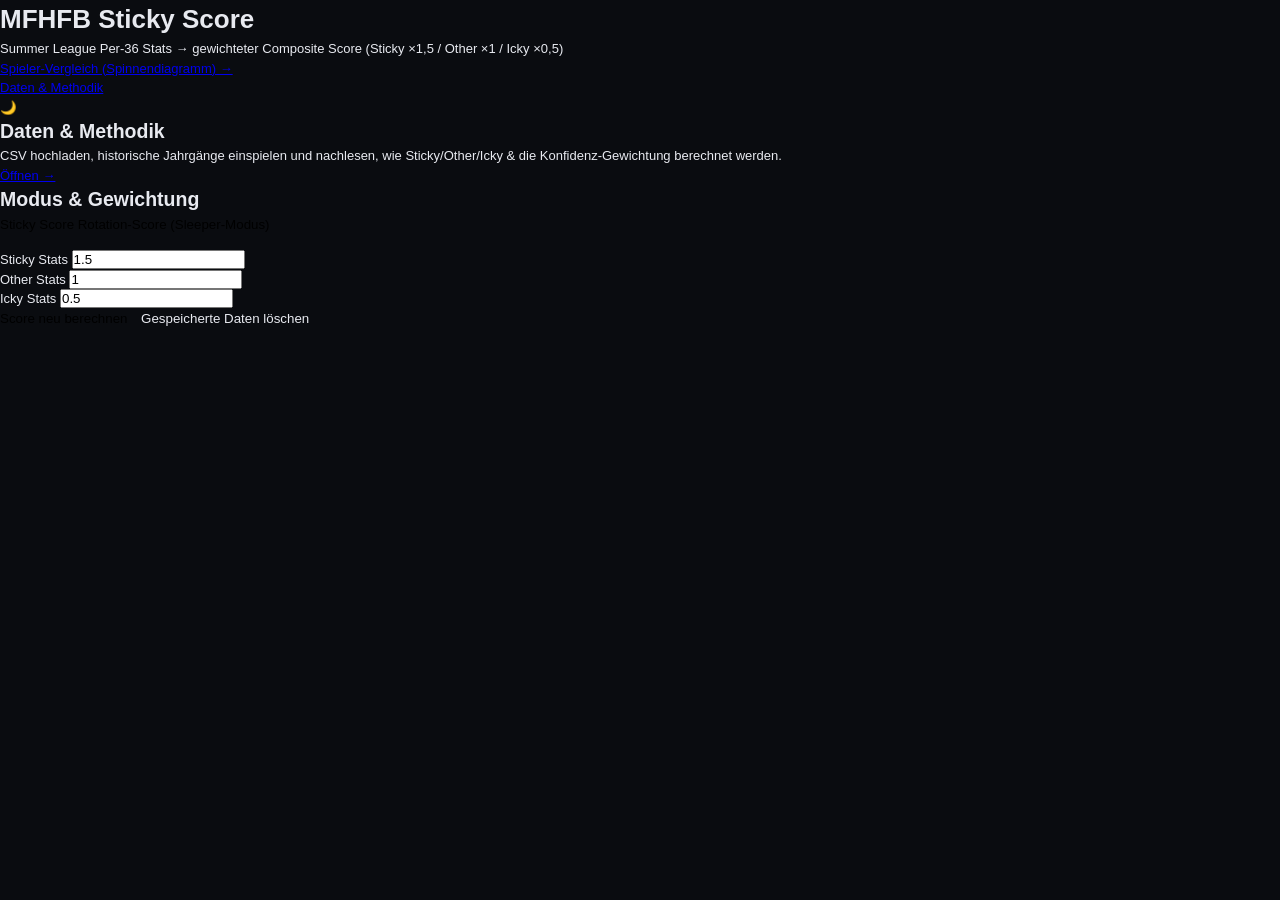
==== app.html @ 4d4f5eb8 "Rename index.html to app.html" ====
<!DOCTYPE html>
<html lang="de">
<head>
<meta charset="UTF-8">
<meta name="viewport" content="width=device-width, initial-scale=1.0">
<title>MFHFB Sticky Score</title>
<script>
(function(){
  try{
    var t = localStorage.getItem('mfhfb_theme');
    if(t === 'dark' || (!t && window.matchMedia('(prefers-color-scheme: dark)').matches)){
      document.documentElement.setAttribute('data-theme','dark');
    }
  }catch(e){}
})();
</script>
<link rel="stylesheet" href="css/style.css">
</head>
<body>

<header>
  <div class="header-row">
    <div>
      <h1>MFHFB Sticky Score</h1>
      <p>Summer League Per-36 Stats → gewichteter Composite Score (Sticky ×1,5 / Other ×1 / Icky ×0,5)</p>
    </div>
    <div class="header-actions">
      <nav><a href="player.html">Spieler-Vergleich (Spinnendiagramm) →</a></nav>
      <nav><a href="daten.html">Daten &amp; Methodik</a></nav>
      <button class="theme-toggle" id="themeToggle" aria-label="Dark Mode umschalten">🌙</button>
    </div>
  </div>
</header>

<main>

  <div class="card data-entry-card">
    <div class="txt">
      <h2>Daten &amp; Methodik</h2>
      <p>CSV hochladen, historische Jahrgänge einspielen und nachlesen, wie Sticky/Other/Icky &amp; die Konfidenz-Gewichtung berechnet werden.</p>
    </div>
    <a class="btn-link" href="daten.html">Öffnen →</a>
  </div>

  <div class="card">
    <h2>Modus &amp; Gewichtung</h2>
    <div class="weights" style="margin-bottom:16px;">
      <button id="modeStickyBtn" class="modeBtn modeActive">Sticky Score</button>
      <button id="modeRotationBtn" class="modeBtn">Rotation-Score (Sleeper-Modus)</button>
    </div>
    <div id="stickyModePanel">
      <div class="weights">
        <div class="weight-field">
          <label><span class="dot" style="background:var(--sticky)"></span>Sticky Stats</label>
          <input type="number" id="wSticky" value="1.5" step="0.1">
        </div>
        <div class="weight-field">
          <label><span class="dot" style="background:var(--other)"></span>Other Stats</label>
          <input type="number" id="wOther" value="1" step="0.1">
        </div>
        <div class="weight-field">
          <label><span class="dot" style="background:var(--icky)"></span>Icky Stats</label>
          <input type="number" id="wIcky" value="0.5" step="0.1">
        </div>
      </div>
    </div>
    <div id="rotationModePanel" style="display:none;">
      <p class="steps">
        Sucht nicht den vielseitigsten Spieler, sondern den mit <strong>einer klar tragfähigen NBA-Fähigkeit</strong> —
        das Muster hinter Spielern wie Fred VanVleet, Austin Reaves, T.J. McConnell oder Sam Hauser. Fließt ein:
        AST/TOV, STL/36 (höher gewichtet — historisch der stärkste Einzelprädiktor für NBA-Erfolg),
        FT% (nur bei ausreichend Volumen), 3P% (nur bei ausreichend Volumen), Effizienz bei geringem
        Scoring-Volumen. Ein Bonus, wenn genau <em>eine</em> dieser Kategorien stark heraussticht und der
        Rest unauffällig ist. Alter wird angezeigt, fließt aber bewusst <strong>nicht</strong> in den Score ein —
        Daten zu Second-Round-Picks zeigen, dass ältere Senioren sogar seltener in der Liga überleben als
        jüngere Spieler, "älter = fertiger" war zu pauschal.
      </p>
    </div>
    <button id="calcBtn">Score neu berechnen</button>
    <button id="resetBtn" class="btn-outline" style="margin-left:10px;color:var(--icky-strong);border-color:var(--icky-strong);">Gespeicherte Daten löschen</button>
    <div id="status"></div>
  </div>

  <div class="card" id="resultsCard" style="display:none;">
    <h2>Ranking</h2>
    <datalist id="tagOptions">
      <option value="My Guys">
      <option value="Targets">
    </datalist>
    <div class="weight-field" style="margin-bottom:14px;">
      <label>Vergleichsgruppe (Rang, Farben & Sortierung beziehen sich nur auf diese Auswahl)</label>
      <select id="positionFilter" style="padding:8px 10px;border:1px solid var(--border);border-radius:8px;font-size:14px;max-width:260px;">
        <option value="ALL">Gesamte Klasse</option>
        <option value="G">Nur Guards</option>
        <option value="W">Nur Wings</option>
        <option value="B">Nur Bigs</option>
      </select>
    </div>
    <div class="weight-field" style="margin-bottom:14px;">
      <label>Zeitraum (basiert auf der Markierung beim Hochladen, siehe "Daten & Methodik")</label>
      <select id="seasonFilter" style="padding:8px 10px;border:1px solid var(--border);border-radius:8px;font-size:14px;max-width:260px;">
        <option value="ALL">Alle geladenen Daten</option>
        <option value="2026">Nur 2026 Summer League</option>
      </select>
    </div>
    <div class="weight-field" style="margin-bottom:14px;">
      <label style="display:flex;align-items:center;gap:8px;cursor:pointer;">
        <input type="checkbox" id="fa26Filter">
        🆓 Nur Free Agents (FA26, NBA-Front-Office-Liga) anzeigen
      </label>
      <div class="hint" id="fa26Status" style="max-width:640px;"></div>
    </div>
    <div class="weight-field" style="margin-bottom:14px;">
      <button id="metaExportBtn" class="btn-outline" type="button">💾 Position/Alter als Datei sichern</button>
      <div class="hint" style="max-width:640px;">Sichert die Position/Alter-Eingaben aus der Tabelle unten als
      <code>player-meta-overrides.json</code>. Einmal im Repo committet (Datei bei GitHub im gleichnamigen Pfad
      unter <code>data/</code> hochladen/überschreiben), gehen diese Eingaben nie wieder verloren — auch nicht,
      wenn der komplette Browser-Speicher geleert wird. Für Spieler, die bereits in der Basketball-Reference-Historie
      auftauchen (~1.580 Spieler, z.B. Zwei-Wege-Vertrags-Spieler oder Veteranen in der Summer League), werden
      Position/Team/Alter jetzt automatisch aus <code>data/draft-context.json</code> vorbefüllt (Hover über das Feld
      zeigt "automatisch geschätzt" an) — nur echte Undrafted-Neuzugänge ohne Historie brauchen noch Handeintrag.
      Eine manuelle Eingabe oder eine gespeicherte <code>player-meta-overrides.json</code> hat immer Vorrang vor der
      Automatik. Details siehe "Daten & Methodik".</div>
    </div>
    <div class="legend" id="stickyLegend">
      <span><span class="dot" style="background:var(--sticky)"></span>Sticky-Substats gehen ×1,5 ein</span>
      <span><span class="dot" style="background:var(--other)"></span>Other ×1</span>
      <span><span class="dot" style="background:var(--icky)"></span>Icky ×0,5</span>
    </div>
    <div class="table-wrap">
      <table id="resultsTable">
        <thead><tr id="headRow"></tr></thead>
        <tbody id="bodyRows"></tbody>
      </table>
    </div>
    <button id="exportBtn" style="margin-top:14px;">Als CSV exportieren (aktuelle Ansicht)</button>
    <div class="hint">Spaltenkopf anklicken zum Sortieren. Farben: Rot = schwächster, Grün = stärkster Wert der Spalte — bezogen auf die aktuell gewählte Vergleichsgruppe. Spieler ohne Positionszuweisung fallen bei "Nur Guards/Wings/Bigs" automatisch raus — Position vorher in der Tabelle setzen. Spielername anklicken → Spinnendiagramm-Vergleich mit historischen Summer-League-Spielern.</div>
  </div>

</main>

<script src="js/theme.js"></script>
<script src="js/draft-lookup.js"></script>
<script src="js/stats.js"></script>
<script src="js/fa-match.js"></script>
<script src="js/app.js"></script>
</body>
</html>
---- css/style.css ----
:root {
  --bg:#0a0c10;--surface:#111318;--surface2:#1a1d24;--surface3:#20242e;
  --border:#252830;--border2:#2e3340;--text:#e8eaf0;--muted:#5a6070;--dim:#8a94a8;
  --green:#00c07a;--green-dim:rgba(0,192,122,0.12);--red:#ff4560;--red-dim:rgba(255,69,96,0.12);
  --orange:#f59e0b;--orange-dim:rgba(245,158,11,0.12);--yellow:#eab308;--blue:#3b82f6;--blue-dim:rgba(59,130,246,0.12);
  --purple:#a855f7;--purple-dim:rgba(168,85,247,0.12);
  --font-display:'Bebas Neue',sans-serif;--font-mono:'IBM Plex Mono',monospace;--font-body:'IBM Plex Sans',sans-serif;
  --team-c1:#006BB6;--team-c2:#ED174C;--bottom-nav-h:56px;--topnav-h:48px;
}
body.light{--bg:#eef0f4;--surface:#fff;--surface2:#f4f6fa;--surface3:#eaecf2;--border:#d8dce8;--border2:#c8cdd9;--text:#111318;--muted:#8a94a8;--dim:#4a5568;--green:#059669;--green-dim:rgba(5,150,105,.10);--red:#dc2626;--red-dim:rgba(220,38,38,.09);--orange:#d97706;--orange-dim:rgba(217,119,6,.10);--yellow:#b45309;--blue:#2563eb;--blue-dim:rgba(37,99,235,.10);--purple:#7c3aed;--purple-dim:rgba(124,58,237,.10)}
*{margin:0;padding:0;box-sizing:border-box}
html,body{height:100%}
body{font-family:var(--font-body);background:var(--bg);color:var(--text);font-size:13px;line-height:1.5;overflow:hidden}
button{cursor:pointer;font-family:var(--font-body);border:none;background:none;-webkit-tap-highlight-color:transparent}
input,select{font-family:var(--font-body)}
::-webkit-scrollbar{width:5px;height:5px}::-webkit-scrollbar-track{background:transparent}::-webkit-scrollbar-thumb{background:var(--border2);border-radius:3px}
#app{display:flex;flex-direction:column;height:100dvh;overflow:hidden}
#topnav{display:flex;align-items:center;gap:12px;padding:0 16px;height:var(--topnav-h);background:var(--surface);border-bottom:1px solid var(--border);flex-shrink:0;position:relative;z-index:200}
.logo{font-family:var(--font-display);font-size:22px;letter-spacing:2px;color:var(--team-c1);flex-shrink:0}
.logo span{color:var(--team-c2)}
.nav-sep{width:1px;height:24px;background:var(--border);margin:0 4px;flex-shrink:0}
.nav-section-tabs{display:flex;gap:2px;flex-shrink:0}
.nav-tab{padding:6px 14px;border-radius:6px;font-size:12px;font-weight:600;letter-spacing:.5px;color:var(--dim);transition:all .15s;background:transparent}
.nav-tab:hover{background:var(--surface2);color:var(--text)}
.nav-tab.active{background:var(--team-c1);color:#fff}
.nav-right{margin-left:auto;display:flex;align-items:center;gap:10px}
.nav-team-label{font-size:11px;color:var(--muted);font-family:var(--font-mono)}
.theme-btn{display:flex;align-items:center;gap:6px;padding:5px 10px;border-radius:6px;background:var(--surface2);border:1px solid var(--border);color:var(--dim);font-size:11px;font-family:var(--font-mono);transition:all .15s;cursor:pointer}
.theme-btn:hover{color:var(--text);border-color:var(--border2)}
.theme-dot{width:12px;height:12px;border-radius:50%;background:var(--muted);transition:background .2s}
body.light .theme-dot{background:var(--team-c1)}
#main-body{display:flex;flex:1;overflow:hidden;min-height:0}
#sidebar{width:220px;flex-shrink:0;background:var(--surface);border-right:1px solid var(--border);overflow-y:auto;padding:12px 0;transition:transform .25s cubic-bezier(.4,0,.2,1);z-index:160}
.sidebar-section-label{padding:4px 14px;font-size:10px;font-weight:700;letter-spacing:1.5px;color:var(--muted);text-transform:uppercase;margin-top:8px}
.sidebar-team-btn{display:flex;align-items:center;gap:8px;width:100%;padding:7px 14px;background:transparent;color:var(--dim);font-size:12px;text-align:left;transition:all .12s;border-left:3px solid transparent}
.sidebar-team-btn:hover{background:var(--surface2);color:var(--text)}
.sidebar-team-btn.active{background:var(--surface2);color:var(--text);border-left-color:var(--team-c1);font-weight:600}
.sidebar-team-btn.my-team{color:var(--text)}
.team-dot{width:8px;height:8px;border-radius:50%;flex-shrink:0}
.sidebar-team-btn .team-abbr{font-family:var(--font-mono);font-size:11px;color:var(--muted);margin-left:auto}
.sidebar-team-btn.active .team-abbr{color:var(--dim)}
#content{flex:1;overflow:hidden;display:flex;flex-direction:column;min-width:0}
.page{display:none;flex:1;overflow:hidden;flex-direction:column;min-height:0}
.page.active{display:flex}
.team-header{padding:14px 20px 10px;border-bottom:1px solid var(--border);display:flex;align-items:center;gap:16px;flex-shrink:0;background:var(--surface);flex-wrap:wrap}
.team-color-bar{width:4px;height:44px;border-radius:2px;flex-shrink:0}
.team-header-name{font-family:var(--font-display);font-size:26px;letter-spacing:1px;line-height:1}
.team-header-meta{font-size:11px;color:var(--dim);font-family:var(--font-mono);margin-top:3px}
.team-header-caps{display:flex;gap:8px;margin-left:auto;flex-wrap:wrap;align-items:center}
.cap-pill{padding:4px 10px;border-radius:20px;font-size:11px;font-family:var(--font-mono);font-weight:600;display:flex;align-items:center;gap:5px}
.cap-pill.over2{background:var(--red-dim);color:var(--red)}
.cap-pill.over1{background:var(--orange-dim);color:var(--orange)}
.cap-pill.overtax{background:rgba(234,179,8,.12);color:var(--yellow)}
.cap-pill.undercap{background:var(--green-dim);color:var(--green)}
.cap-pill .pill-label{opacity:.7;font-weight:400}
.direction-badge{padding:3px 10px;border-radius:12px;font-size:10px;font-weight:700;letter-spacing:.5px;white-space:nowrap}
.direction-badge.contend{background:var(--green-dim);color:var(--green);border:1px solid var(--green)}
.direction-badge.rebuild{background:var(--red-dim);color:var(--red);border:1px solid var(--red)}
.direction-badge.mixed{background:var(--orange-dim);color:var(--orange);border:1px solid var(--orange)}
.direction-badge.other{background:var(--surface2);color:var(--dim);border:1px solid var(--border)}
.roster-wrap{flex:1;overflow:auto}
.roster-toolbar{display:flex;align-items:center;gap:8px;padding:10px 20px;border-bottom:1px solid var(--border);background:var(--surface);flex-shrink:0;flex-wrap:wrap}
.filter-btn{padding:4px 10px;border-radius:5px;font-size:11px;font-weight:600;color:var(--muted);background:var(--surface2);border:1px solid var(--border);transition:all .12s;letter-spacing:.3px;white-space:nowrap}
.filter-btn:hover{color:var(--text);border-color:var(--border2)}
.filter-btn.active{background:var(--team-c1);color:#fff;border-color:transparent}
.search-box{padding:5px 10px;background:var(--surface2);border:1px solid var(--border);border-radius:5px;color:var(--text);font-size:12px;width:160px;outline:none;transition:border-color .15s}
.search-box:focus{border-color:var(--team-c1)}
body.light .search-box{background:var(--surface3)}
table.roster-table{width:100%;border-collapse:collapse;font-size:12px}
table.roster-table th{position:sticky;top:0;background:var(--surface2);padding:7px 10px;text-align:right;font-size:10px;font-weight:700;letter-spacing:.8px;color:var(--muted);text-transform:uppercase;border-bottom:1px solid var(--border);white-space:nowrap;cursor:pointer;user-select:none}
table.roster-table th:first-child,table.roster-table th:nth-child(2){text-align:left}
table.roster-table th:hover{color:var(--dim)}
table.roster-table th.sorted{color:var(--team-c1)}
table.roster-table td{padding:8px 10px;border-bottom:1px solid var(--border);text-align:right;vertical-align:middle;white-space:nowrap}
table.roster-table td:first-child,table.roster-table td:nth-child(2){text-align:left}
tr.player-row{cursor:pointer;transition:background .1s}
tr.player-row:hover{background:var(--surface2)}
tr.player-row.selected{background:rgba(0,107,182,.1)!important}
.player-name-cell{font-weight:600;font-size:12px;display:flex;align-items:center;gap:6px}
.my-team-star{color:var(--yellow);font-size:10px}
.pos-badge{font-size:9px;padding:2px 5px;border-radius:3px;background:var(--surface2);color:var(--dim);font-family:var(--font-mono);border:1px solid var(--border);white-space:nowrap;flex-shrink:0}
.bird-badge{font-size:9px;padding:2px 5px;border-radius:3px;font-family:var(--font-mono);white-space:nowrap;flex-shrink:0}
.bird-badge.full{background:var(--green-dim);color:var(--green)}
.bird-badge.early{background:var(--orange-dim);color:var(--orange)}
.bird-badge.non{background:var(--red-dim);color:var(--red)}
.opt-badge{font-size:9px;padding:2px 5px;border-radius:3px;font-family:var(--font-mono);white-space:nowrap;flex-shrink:0;font-weight:700}
.opt-badge.PO{background:rgba(234,179,8,.2);color:var(--yellow);border:1px solid var(--yellow)}
.opt-badge.TO{background:var(--blue-dim);color:var(--blue);border:1px solid var(--blue)}
.sal-cell{font-family:var(--font-mono);font-size:12px}
.sal-cell.jump{color:var(--orange)}
.sal-cell.null{color:var(--border2)}
.sal-cell.expiring{color:var(--yellow);font-weight:600}
.tradable-yes{color:var(--green);font-weight:700}
.tradable-no{color:var(--border2)}
.no-results{text-align:center;padding:40px;color:var(--muted)}
.fa-toolbar{display:flex;align-items:center;gap:8px;padding:10px 20px;border-bottom:1px solid var(--border);background:var(--surface);flex-shrink:0;flex-wrap:wrap}
.fa-search{padding:5px 10px;background:var(--surface2);border:1px solid var(--border);border-radius:5px;color:var(--text);font-size:12px;width:200px;outline:none}
.fa-search:focus{border-color:var(--team-c1)}
body.light .fa-search{background:var(--surface3)}
.fa-table-wrap{flex:1;overflow:auto}
table.fa-table{width:100%;border-collapse:collapse;font-size:12px}
table.fa-table th{position:sticky;top:0;background:var(--surface2);padding:7px 12px;text-align:left;font-size:10px;font-weight:700;letter-spacing:.8px;color:var(--muted);text-transform:uppercase;border-bottom:1px solid var(--border);cursor:pointer;user-select:none;white-space:nowrap}
table.fa-table th.right{text-align:right}
table.fa-table th:hover{color:var(--dim)}
table.fa-table th.sorted{color:var(--team-c1)}
table.fa-table td{padding:8px 12px;border-bottom:1px solid var(--border);vertical-align:middle}
table.fa-table td.right{text-align:right;font-family:var(--font-mono)}
tr.fa-row{cursor:pointer;transition:background .1s}
tr.fa-row:hover{background:var(--surface2)}
.fpg-bar-wrap{width:80px;display:inline-flex;align-items:center;gap:6px}
.fpg-bar-track{flex:1;height:4px;background:var(--border);border-radius:2px;overflow:hidden}
.fpg-bar-fill{height:100%;background:var(--team-c1);border-radius:2px;transition:width .3s}
.fpg-val{font-family:var(--font-mono);font-size:11px;color:var(--dim);width:36px}
.rec-badge{font-size:10px;padding:2px 8px;border-radius:10px;font-weight:700;white-space:nowrap}
.rec-badge.max{background:var(--green-dim);color:var(--green)}
.rec-badge.high{background:var(--blue-dim);color:var(--blue)}
.rec-badge.mid{background:var(--orange-dim);color:var(--orange)}
.rec-badge.min{background:var(--surface2);color:var(--muted)}
.fair-val{font-family:var(--font-mono);font-size:11px;color:var(--purple)}
.trade-page{flex:1;overflow:auto;padding:20px;display:flex;flex-direction:column;gap:16px}
.trade-header-row{display:flex;align-items:center;gap:12px;flex-wrap:wrap}
.trade-page-title{font-family:var(--font-display);font-size:28px;letter-spacing:1px}
.trade-reset-btn{padding:6px 14px;border-radius:6px;font-size:12px;font-weight:600;background:var(--red-dim);color:var(--red);border:1px solid var(--red);transition:all .15s;margin-left:auto}
.trade-reset-btn:hover{background:var(--red);color:#fff}
.trade-sides{display:grid;grid-template-columns:1fr 1fr;gap:16px}
.trade-side{background:var(--surface);border:1px solid var(--border);border-radius:10px;overflow:hidden}
.trade-side-header{padding:12px 16px;border-bottom:1px solid var(--border);display:flex;align-items:center;gap:10px;flex-wrap:wrap}
.trade-side-label{font-family:var(--font-display);font-size:18px;letter-spacing:.5px}
.trade-team-select{padding:5px 10px;background:var(--surface2);border:1px solid var(--border);border-radius:5px;color:var(--text);font-size:12px;outline:none;flex:1;max-width:200px}
body.light .trade-team-select{background:var(--surface3)}
.trade-side-body{padding:12px 16px;display:flex;flex-direction:column;gap:10px}
.trade-player-search{padding:6px 10px;background:var(--surface2);border:1px solid var(--border);border-radius:5px;color:var(--text);font-size:12px;outline:none;width:100%}
.trade-player-search:focus{border-color:var(--team-c1)}
body.light .trade-player-search{background:var(--surface3)}
.trade-player-dropdown{background:var(--surface);border:1px solid var(--border);border-radius:6px;overflow:hidden;max-height:180px;overflow-y:auto;position:absolute;z-index:50;width:100%;box-shadow:0 8px 24px rgba(0,0,0,.4)}
.trade-dropdown-item{padding:7px 10px;cursor:pointer;font-size:12px;display:flex;align-items:center;gap:8px;transition:background .1s}
.trade-dropdown-item:hover{background:var(--surface2)}
.trade-dropdown-item .item-sal{margin-left:auto;font-family:var(--font-mono);font-size:11px;color:var(--dim)}
.picker-wrap{position:relative}
.trade-players-list{display:flex;flex-direction:column;gap:6px;min-height:40px}
.trade-player-chip{display:flex;align-items:center;gap:8px;padding:8px 10px;border-radius:6px;background:var(--surface2);border:1px solid var(--border)}
.chip-name{font-weight:600;font-size:12px;flex:1;overflow:hidden;text-overflow:ellipsis;white-space:nowrap}
.chip-sal{font-family:var(--font-mono);font-size:11px;color:var(--dim);flex-shrink:0}
.chip-remove{color:var(--muted);font-size:14px;padding:0 4px;transition:color .12s;cursor:pointer;flex-shrink:0;min-width:28px;min-height:28px;display:flex;align-items:center;justify-content:center;border-radius:4px}
.chip-remove:hover{color:var(--red)}
.manual-add-row{display:flex;gap:6px;align-items:center;padding-top:8px;border-top:1px solid var(--border);flex-wrap:wrap}
.manual-input{padding:5px 8px;background:var(--surface2);border:1px solid var(--border);border-radius:5px;color:var(--text);font-size:12px;outline:none;flex:1;min-width:80px}
.manual-input:focus{border-color:var(--team-c1)}
body.light .manual-input{background:var(--surface3)}
.manual-add-btn{padding:5px 10px;border-radius:5px;font-size:11px;font-weight:700;background:var(--surface3);border:1px solid var(--border);color:var(--dim);transition:all .12s;white-space:nowrap;flex-shrink:0}
.manual-add-btn:hover{background:var(--team-c1);color:#fff;border-color:transparent}
.trade-totals{padding:10px 16px;border-top:1px solid var(--border);display:flex;align-items:center;gap:10px;background:var(--surface2);flex-wrap:wrap}
.trade-total-label{font-size:11px;color:var(--muted);font-family:var(--font-mono)}
.trade-total-val{font-size:16px;font-weight:700;font-family:var(--font-mono)}
.trade-verdict{background:var(--surface);border:1px solid var(--border);border-radius:10px;padding:16px 20px}
.verdict-title{font-family:var(--font-display);font-size:20px;letter-spacing:.5px;margin-bottom:12px}
.verdict-grid{display:grid;grid-template-columns:repeat(auto-fit,minmax(200px,1fr));gap:10px}
.verdict-item{padding:10px 14px;border-radius:8px;border:1px solid var(--border);background:var(--surface2)}
.verdict-item-label{font-size:10px;color:var(--muted);font-family:var(--font-mono);letter-spacing:.5px;margin-bottom:4px}
.verdict-item-val{font-size:13px;font-weight:600}
.verdict-item-val.ok{color:var(--green)}
.verdict-item-val.warn{color:var(--orange)}
.verdict-item-val.bad{color:var(--red)}
.verdict-big{grid-column:1/-1;padding:14px 18px;border-radius:8px;font-size:15px;font-weight:700;text-align:center;border:2px solid}
.verdict-big.legal{background:var(--green-dim);border-color:var(--green);color:var(--green)}
.verdict-big.illegal{background:var(--red-dim);border-color:var(--red);color:var(--red)}
.verdict-big.empty{background:var(--surface3);border-color:var(--border);color:var(--muted)}
.tpe-section{background:var(--surface);border:1px solid var(--border);border-radius:10px;padding:16px 20px}
.tpe-title{font-family:var(--font-display);font-size:18px;letter-spacing:.5px;margin-bottom:10px}
.tpe-card{padding:12px 16px;border-radius:8px;background:var(--purple-dim);border:1px solid var(--purple);margin-bottom:8px}
.tpe-card-name{font-weight:700;font-size:13px;color:var(--purple)}
.tpe-card-details{font-size:11px;color:var(--dim);margin-top:4px;font-family:var(--font-mono)}
.cba-ref{background:var(--surface);border:1px solid var(--border);border-radius:10px;padding:14px 20px}
.cba-ref-title{font-family:var(--font-display);font-size:16px;letter-spacing:.5px;margin-bottom:10px}
.cba-grid{display:grid;grid-template-columns:repeat(auto-fit,minmax(160px,1fr));gap:8px}
.cba-item{padding:8px 12px;border-radius:6px;background:var(--surface2);border:1px solid var(--border)}
.cba-item-label{font-size:10px;color:var(--muted);font-family:var(--font-mono);margin-bottom:2px}
.cba-item-val{font-size:13px;font-weight:600;font-family:var(--font-mono)}
#detail-panel{width:300px;flex-shrink:0;background:var(--surface);border-left:1px solid var(--border);overflow-y:auto;display:none}
#detail-panel.open{display:block}
.detail-close{position:absolute;right:12px;top:12px;color:var(--muted);font-size:18px;padding:4px;cursor:pointer;transition:color .12s;width:32px;height:32px;display:flex;align-items:center;justify-content:center;border-radius:50%;background:var(--surface2)}
.detail-close:hover{color:var(--text);background:var(--border)}
.detail-top{padding:16px;border-bottom:1px solid var(--border);position:relative}
.detail-name{font-family:var(--font-display);font-size:22px;letter-spacing:.5px;line-height:1.1;padding-right:40px}
.detail-team{font-size:11px;color:var(--dim);font-family:var(--font-mono);margin-top:4px}
.detail-badges{display:flex;gap:5px;margin-top:8px;flex-wrap:wrap}
.detail-section{padding:14px 16px;border-bottom:1px solid var(--border)}
.detail-section-label{font-size:10px;font-weight:700;letter-spacing:1px;color:var(--muted);text-transform:uppercase;margin-bottom:8px}
.sal-row{display:flex;justify-content:space-between;align-items:center;padding:4px 0}
.sal-row-year{font-size:11px;color:var(--dim)}
.sal-row-val{font-family:var(--font-mono);font-size:12px;font-weight:600}
.sal-row-val.jump{color:var(--orange)}
.sal-bar{height:3px;border-radius:1.5px;margin-top:2px;background:var(--team-c1);opacity:.5;transition:width .3s}
.detail-stat-grid{display:grid;grid-template-columns:1fr 1fr;gap:8px}
.detail-stat{padding:8px;border-radius:6px;background:var(--surface2);border:1px solid var(--border)}
.detail-stat-label{font-size:10px;color:var(--muted);margin-bottom:2px}
.detail-stat-val{font-size:13px;font-weight:700}
.detail-stat-val.green{color:var(--green)}
.detail-stat-val.red{color:var(--red)}
.detail-stat-val.orange{color:var(--orange)}
.detail-stat-val.purple{color:var(--purple)}
.add-to-trade-btn{width:calc(100% - 32px);margin:12px 16px;padding:8px;border-radius:6px;font-size:12px;font-weight:700;background:var(--team-c1);color:#fff;transition:opacity .15s;letter-spacing:.3px}
.add-to-trade-btn:hover{opacity:.85}
/* MAX OFFER CALCULATOR in detail panel */
.max-calc{padding:14px 16px;border-bottom:1px solid var(--border);background:var(--surface2)}
.max-calc-title{font-size:10px;font-weight:700;letter-spacing:1px;color:var(--muted);text-transform:uppercase;margin-bottom:8px}
.max-calc select,.max-calc input{width:100%;padding:5px 8px;background:var(--surface);border:1px solid var(--border);border-radius:5px;color:var(--text);font-size:12px;outline:none;margin-bottom:6px}
.max-calc select:focus,.max-calc input:focus{border-color:var(--team-c1)}
.max-result{background:var(--surface);border:1px solid var(--border);border-radius:6px;padding:10px 12px;margin-top:4px}
.max-result-row{display:flex;justify-content:space-between;align-items:center;padding:3px 0;font-size:11px}
.max-result-label{color:var(--muted);font-family:var(--font-mono)}
.max-result-val{font-weight:700;font-family:var(--font-mono)}
.cap-bar-section{padding:10px 16px;background:var(--surface2);border-bottom:1px solid var(--border);flex-shrink:0}
.cap-bar-track{height:8px;border-radius:4px;background:var(--border2);position:relative;overflow:visible;margin-top:4px}
.cap-bar-fill{height:100%;border-radius:4px;position:absolute;left:0;top:0;transition:width .4s}
.cap-marker{position:absolute;top:-4px;width:1px;height:16px;opacity:.6}
.cap-marker::after{content:attr(data-label);position:absolute;top:-14px;left:50%;transform:translateX(-50%);font-size:8px;color:var(--dim);white-space:nowrap;font-family:var(--font-mono)}
.cap-bar-labels{display:flex;justify-content:space-between;margin-top:6px;font-size:10px;color:var(--muted);font-family:var(--font-mono)}
/* TOOLS PAGE */
.tools-page{flex:1;overflow:auto;padding:0}
.tools-tabs{display:flex;gap:0;border-bottom:1px solid var(--border);background:var(--surface);flex-shrink:0}
.tool-tab{padding:10px 18px;font-size:12px;font-weight:600;color:var(--dim);border-bottom:2px solid transparent;transition:all .15s;white-space:nowrap}
.tool-tab:hover{color:var(--text)}
.tool-tab.active{color:var(--team-c1);border-bottom-color:var(--team-c1)}
.tool-panel{display:none;padding:20px;flex-direction:column;gap:16px;overflow:auto;flex:1}
.tool-panel.active{display:flex;flex-direction:column}
#tool-offseason{overflow-y:auto !important;flex-direction:column}
#tool-ownercap{overflow-y:auto !important;flex-direction:column}
.tool-card{background:var(--surface);border:1px solid var(--border);border-radius:10px;padding:16px 20px}
.tool-card-title{font-family:var(--font-display);font-size:18px;letter-spacing:.5px;margin-bottom:12px}
.form-row{display:flex;gap:10px;align-items:flex-end;flex-wrap:wrap;margin-bottom:10px}
.form-group{display:flex;flex-direction:column;gap:4px;flex:1;min-width:120px}
.form-label{font-size:10px;font-weight:700;letter-spacing:.8px;color:var(--muted);text-transform:uppercase}
.form-input,.form-select{padding:7px 10px;background:var(--surface2);border:1px solid var(--border);border-radius:6px;color:var(--text);font-size:12px;outline:none;width:100%}
.form-input:focus,.form-select:focus{border-color:var(--team-c1)}
body.light .form-input,body.light .form-select{background:var(--surface3)}
.action-btn{padding:8px 16px;border-radius:6px;font-size:12px;font-weight:700;background:var(--team-c1);color:#fff;transition:opacity .15s;white-space:nowrap;flex-shrink:0}
.action-btn:hover{opacity:.85}
.result-card{background:var(--surface2);border:1px solid var(--border);border-radius:8px;padding:12px 16px;margin-top:8px}
.result-card-title{font-size:12px;font-weight:700;margin-bottom:8px}
.result-row{display:flex;justify-content:space-between;padding:4px 0;border-bottom:1px solid var(--border);font-size:12px}
.result-row:last-child{border-bottom:none}
.result-label{color:var(--dim)}
.result-val{font-family:var(--font-mono);font-weight:700}
.result-val.good{color:var(--green)}
.result-val.warn{color:var(--orange)}
.result-val.bad{color:var(--red)}
.result-val.purple{color:var(--purple)}
/* Trade Finder results */
.trade-match-card{background:var(--surface2);border:1px solid var(--border);border-radius:8px;padding:12px 16px;margin-bottom:8px}
.trade-match-header{display:flex;justify-content:space-between;align-items:center;margin-bottom:8px}
.trade-match-team{font-weight:700;font-size:13px}
.trade-match-status{font-size:10px;font-weight:700;padding:2px 8px;border-radius:10px}
.trade-match-status.legal{background:var(--green-dim);color:var(--green)}
.trade-match-status.illegal{background:var(--red-dim);color:var(--red)}
.trade-match-players{display:flex;gap:8px;flex-wrap:wrap;font-size:11px}
.match-player{padding:3px 8px;border-radius:4px;background:var(--surface);border:1px solid var(--border);font-family:var(--font-mono)}
.match-salary-info{font-size:11px;color:var(--dim);margin-top:6px;font-family:var(--font-mono)}
/* Teams overview */
.teams-page{flex:1;overflow:auto;padding:0}
.teams-toolbar{display:flex;gap:8px;padding:10px 20px;border-bottom:1px solid var(--border);background:var(--surface);flex-shrink:0;flex-wrap:wrap;align-items:center}
table.teams-table{width:100%;border-collapse:collapse;font-size:12px}
table.teams-table th{position:sticky;top:0;background:var(--surface2);padding:8px 12px;text-align:left;font-size:10px;font-weight:700;letter-spacing:.8px;color:var(--muted);text-transform:uppercase;border-bottom:1px solid var(--border);cursor:pointer;user-select:none;white-space:nowrap}
table.teams-table th.right{text-align:right}
table.teams-table th:hover{color:var(--dim)}
table.teams-table th.sorted{color:var(--team-c1)}
table.teams-table td{padding:9px 12px;border-bottom:1px solid var(--border);vertical-align:middle}
table.teams-table td.right{text-align:right;font-family:var(--font-mono)}
tr.team-row{cursor:pointer;transition:background .1s}
tr.team-row:hover{background:var(--surface2)}
/* MOBILE */
#sidebar-overlay{display:none;position:fixed;inset:0;background:rgba(0,0,0,.6);z-index:155}
#sidebar-overlay.visible{display:block}
#mobile-bottom-nav{display:none;position:fixed;bottom:0;left:0;right:0;height:var(--bottom-nav-h);background:var(--surface);border-top:1px solid var(--border);z-index:190;padding-bottom:env(safe-area-inset-bottom,0)}
.mnav-inner{display:flex;height:100%}
.mnav-btn{flex:1;display:flex;flex-direction:column;align-items:center;justify-content:center;gap:2px;color:var(--muted);font-size:10px;font-weight:700;letter-spacing:.5px;text-transform:uppercase;font-family:var(--font-mono);background:none;border:none;cursor:pointer;transition:color .15s;-webkit-tap-highlight-color:transparent}
.mnav-btn .micon{font-size:20px;line-height:1}
.mnav-btn.active{color:var(--team-c1)}
.mnav-btn:active{opacity:.7}
#mobile-team-strip{display:none;align-items:center;gap:10px;padding:8px 14px;background:var(--surface);border-bottom:1px solid var(--border);flex-shrink:0}
.mobile-team-dot{width:10px;height:10px;border-radius:50%;background:var(--team-c1);flex-shrink:0}
.mobile-team-name{font-family:var(--font-display);font-size:18px;letter-spacing:1px;flex:1;overflow:hidden;text-overflow:ellipsis;white-space:nowrap}
.mobile-hamburger{padding:8px;border-radius:6px;background:var(--surface2);border:1px solid var(--border);color:var(--dim);font-size:18px;line-height:1;min-width:40px;min-height:40px;display:flex;align-items:center;justify-content:center;flex-shrink:0}
@media(max-width:768px){
  #mobile-bottom-nav{display:block}
  #mobile-team-strip{display:flex}
  .nav-section-tabs,.nav-sep,.nav-team-label{display:none}
  #topnav{height:44px;padding:0 12px}
  :root{--topnav-h:44px}
  #sidebar{position:fixed;left:0;top:var(--topnav-h);bottom:0;width:260px;transform:translateX(-100%);box-shadow:4px 0 32px rgba(0,0,0,.5);z-index:160;padding-top:0}
  #sidebar.open{transform:translateX(0)}
  #content{padding-bottom:var(--bottom-nav-h)}
  #detail-panel{position:fixed;top:var(--topnav-h);left:0;right:0;bottom:var(--bottom-nav-h);width:100%!important;z-index:150;border-left:none;border-top:2px solid var(--team-c1);box-shadow:0 -4px 24px rgba(0,0,0,.3)}
  .trade-sides{grid-template-columns:1fr}
  .trade-team-select{max-width:100%}
  .trade-page{padding:12px;gap:12px}
  .trade-side-body,.trade-side-header{padding:10px 12px}
  .verdict-grid{grid-template-columns:1fr 1fr}
  .verdict-big{font-size:13px;padding:12px}
  .roster-toolbar{padding:8px 12px;gap:6px}
  .search-box{width:100%;margin-left:0}
  .team-header{padding:10px 12px 8px;gap:8px}
  .team-header-name{font-size:20px}
  .team-header-meta{font-size:10px}
  .team-header-caps{margin-left:0;width:100%;gap:5px}
  .cap-pill{font-size:10px;padding:3px 8px}
  .team-color-bar{height:32px}
  table.roster-table th:nth-child(5),table.roster-table td:nth-child(5),
  table.roster-table th:nth-child(6),table.roster-table td:nth-child(6),
  table.roster-table th:nth-child(7),table.roster-table td:nth-child(7){display:none}
  tr.player-row td,tr.fa-row td{padding:11px 8px}
  table.roster-table{font-size:11px}
  table.roster-table th{font-size:9px;padding:7px 8px}
  table.roster-table td{padding:10px 8px}
  .fa-toolbar{padding:8px 12px;gap:6px}
  .fa-search{width:100%}
  .cap-bar-section{padding:8px 12px}
  .cap-bar-labels{font-size:9px}
  .cap-marker::after{font-size:7px}
  .manual-add-row{flex-wrap:wrap}
  .add-to-trade-btn{min-height:44px}
  .cba-grid{grid-template-columns:1fr 1fr}
  .tools-tabs{overflow-x:auto}
  .tool-panel{padding:12px;gap:12px}
}
@media(max-width:420px){
  table.roster-table th:nth-child(4),table.roster-table td:nth-child(4){display:none}
  .verdict-grid{grid-template-columns:1fr}
  .filter-btn{font-size:10px;padding:5px 8px}
}

/* SPARKLINE */
.sparkline-wrap{display:inline-flex;align-items:flex-end;gap:2px;height:18px;padding:1px 0}
.sparkline-bar{width:6px;border-radius:2px 2px 0 0;background:var(--team-c1);opacity:.55;transition:opacity .15s}
.sparkline-bar:hover{opacity:1}
.sparkline-bar.jump{background:var(--orange)}
.sparkline-bar.expiring{background:var(--yellow)}
/* OWNER CAP DASHBOARD */
.oc-table-wrap{flex:1;overflow:auto}
table.oc-table{width:100%;border-collapse:collapse;font-size:12px}
table.oc-table th{position:sticky;top:0;background:var(--surface2);padding:8px 12px;text-align:left;font-size:10px;font-weight:700;letter-spacing:.8px;color:var(--muted);text-transform:uppercase;border-bottom:1px solid var(--border);white-space:nowrap}
table.oc-table th.right{text-align:right}
table.oc-table td{padding:9px 12px;border-bottom:1px solid var(--border);vertical-align:middle}
table.oc-table td.right{text-align:right;font-family:var(--font-mono)}
tr.oc-row{transition:background .1s}
tr.oc-row:hover{background:var(--surface2)}
.oc-bar-wrap{display:flex;align-items:center;gap:8px}
.oc-bar-track{flex:1;height:5px;background:var(--border);border-radius:3px;overflow:hidden;min-width:80px}
.oc-bar-fill{height:100%;border-radius:3px}
.oc-pct{font-family:var(--font-mono);font-size:10px;width:32px;text-align:right}
.compat-badge{display:inline-flex;align-items:center;gap:4px;padding:2px 8px;border-radius:10px;font-size:10px;font-weight:700}
.compat-badge.great{background:var(--green-dim);color:var(--green)}
.compat-badge.cok{background:var(--blue-dim);color:var(--blue)}
.compat-badge.cwarn{background:var(--orange-dim);color:var(--orange)}
.compat-badge.bad{background:var(--red-dim);color:var(--red)}
.export-btn{padding:5px 10px;border-radius:5px;font-size:11px;font-weight:600;background:var(--surface2);border:1px solid var(--border);color:var(--dim);cursor:pointer;transition:all .15s;font-family:var(--font-mono)}
.export-btn:hover{background:var(--surface3);color:var(--text)}
.export-btn.copied{background:var(--green-dim);border-color:var(--green);color:var(--green)}
  
/* OFF SEASON PLANER */
.os-player-card{background:var(--surface);border:1px solid var(--border);border-radius:8px;overflow:hidden}
.os-player-header{display:flex;align-items:center;gap:10px;padding:10px 14px;background:var(--surface2);cursor:pointer;transition:background .1s}
.os-player-header:hover{background:var(--surface3)}
.os-player-name{font-weight:700;font-size:13px;flex:1}
.os-player-meta{font-size:11px;color:var(--dim);font-family:var(--font-mono)}
.os-player-body{padding:12px 14px;border-top:1px solid var(--border);display:flex;flex-direction:column;gap:10px}
.os-decision-row{display:flex;gap:8px;flex-wrap:wrap;align-items:center}
.os-decision-label{font-size:10px;font-weight:700;letter-spacing:.8px;color:var(--muted);text-transform:uppercase;min-width:70px}
.os-btn-group{display:flex;gap:4px;flex-wrap:wrap}
.os-btn{padding:4px 10px;border-radius:5px;font-size:11px;font-weight:600;border:1px solid var(--border);background:var(--surface2);color:var(--dim);cursor:pointer;transition:all .12s;white-space:nowrap}
.os-btn:hover{border-color:var(--border2);color:var(--text)}
.os-btn.active-keep{background:var(--green-dim);border-color:var(--green);color:var(--green)}
.os-btn.active-cut{background:var(--red-dim);border-color:var(--red);color:var(--red)}
.os-btn.active-trade{background:var(--orange-dim);border-color:var(--orange);color:var(--orange)}
.os-btn.active-method{background:var(--blue-dim);border-color:var(--blue);color:var(--blue)}
.os-salary-input{padding:4px 8px;background:var(--surface2);border:1px solid var(--border);border-radius:5px;color:var(--text);font-size:12px;outline:none;width:120px;font-family:var(--font-mono)}
.os-salary-input:focus{border-color:var(--team-c1)}
.os-summary-grid{display:grid;grid-template-columns:repeat(auto-fit,minmax(160px,1fr));gap:8px;padding:14px 16px}
.os-summary-item{padding:8px 12px;border-radius:6px;background:var(--surface2);border:1px solid var(--border)}
.os-summary-label{font-size:10px;color:var(--muted);font-family:var(--font-mono);margin-bottom:3px}
.os-summary-val{font-size:14px;font-weight:700;font-family:var(--font-mono)}
.os-restrictions{padding:12px 16px;background:var(--red-dim);border-top:1px solid var(--red);font-size:11px;color:var(--red)}
.os-restriction-item{padding:3px 0;display:flex;gap:6px;align-items:baseline}
.os-ok{padding:12px 16px;background:var(--green-dim);border-top:1px solid var(--green);font-size:11px;color:var(--green)}


/* ══ FA OFFER SHEET BUILDER ══════════════════════ */
.fab-pill{font-family:var(--font-mono);font-size:10px;padding:2px 9px;border-radius:12px;border:1px solid var(--border);color:var(--dim);font-weight:400}
.fab-pill.over{border-color:var(--red);color:var(--red);background:var(--red-dim)}
.fab-pill.ok{border-color:var(--green);color:var(--green);background:var(--green-dim)}
.fab-target-row{border:1px solid var(--border);border-radius:8px;padding:12px 14px;margin-bottom:10px;background:var(--surface2)}
.fab-target-top{display:flex;align-items:center;gap:8px;margin-bottom:10px;flex-wrap:wrap}
.fab-rank{font-family:var(--font-mono);font-size:11px;font-weight:700;color:var(--muted);width:18px;text-align:center;flex-shrink:0}
.fab-reorder{display:flex;flex-direction:column;gap:1px}
.fab-reorder button{width:16px;height:14px;font-size:9px;line-height:1;border:none;background:var(--border);color:var(--dim);cursor:pointer;border-radius:2px}
.fab-reorder button:hover{background:var(--team-c1);color:#fff}
.fab-name-wrap{position:relative;flex:1;min-width:160px}
.fab-ac-list{position:absolute;top:100%;left:0;right:0;background:var(--surface);border:1px solid var(--border);border-radius:6px;max-height:220px;overflow-y:auto;z-index:50;margin-top:2px;box-shadow:0 8px 24px rgba(0,0,0,.35)}
.fab-ac-item{padding:7px 10px;font-size:12px;cursor:pointer;display:flex;justify-content:space-between;gap:8px}
.fab-ac-item:hover{background:var(--team-c1);color:#fff}
.fab-ac-item .fab-ac-name{font-weight:600}
.fab-ac-item .fab-ac-meta{color:var(--muted);font-family:var(--font-mono);font-size:10px;white-space:nowrap}
.fab-ac-item:hover .fab-ac-meta{color:rgba(255,255,255,.8)}
.fab-tier{font-size:9px;font-weight:700;padding:2px 8px;border-radius:10px;white-space:nowrap;font-family:var(--font-mono)}
.fab-tier-star{background:var(--purple-dim);color:var(--purple)}
.fab-tier-mle{background:var(--green-dim);color:var(--green)}
.fab-tier-bae{background:var(--blue-dim);color:var(--blue)}
.fab-tier-vetmin{background:var(--orange-dim);color:var(--orange)}
.fab-tier-tway,.fab-tier-unknown{background:var(--surface);color:var(--muted);border:1px solid var(--border)}
.fab-mpe-toggle{display:flex;align-items:center;gap:5px;font-size:10px;color:var(--muted);cursor:pointer;white-space:nowrap}
.fab-mpe-toggle input{accent-color:var(--team-c1)}
.fab-del{background:var(--red-dim);color:var(--red);border:1px solid transparent;border-radius:5px;width:22px;height:22px;font-size:12px;cursor:pointer;flex-shrink:0}
.fab-del:hover{background:var(--red);color:#fff}
.fab-field-grid{display:grid;grid-template-columns:repeat(auto-fit,minmax(130px,1fr));gap:8px;margin-top:8px}
.fab-mini-field{display:flex;flex-direction:column;gap:3px}
.fab-mini-field label{font-size:9px;font-weight:700;letter-spacing:.6px;color:var(--muted);text-transform:uppercase}
.fab-mini-field input,.fab-mini-field select,.fab-mini-field textarea{padding:6px 8px;background:var(--surface);border:1px solid var(--border);border-radius:5px;color:var(--text);font-size:11.5px;font-family:var(--font-body);width:100%;resize:vertical}
.fab-mini-field.fab-check{justify-content:flex-end}
.fab-mini-field.fab-check label{display:flex;align-items:center;gap:5px;font-size:11px;text-transform:none;font-weight:600;color:var(--dim);cursor:pointer}
.fab-mini-field.fab-check input{width:auto;accent-color:var(--team-c1)}
.fab-group-row{display:flex;gap:8px;align-items:center;margin-bottom:8px}
.fab-group-row input:first-child{max-width:220px}
.fab-preview{font-family:var(--font-mono);font-size:11px;color:var(--dim);margin-top:10px;padding:7px 9px;background:var(--bg);border-radius:5px;line-height:1.5}
.fab-tway-row{display:flex;align-items:center;gap:8px;margin-bottom:6px}
.fab-empty{font-size:12px;color:var(--muted);text-align:center;padding:18px;border:1px dashed var(--border);border-radius:8px}
.fab-export{font-family:var(--font-mono);font-size:11.5px;white-space:pre-wrap;background:var(--bg);border:1px solid var(--border);border-radius:8px;padding:14px;max-height:420px;overflow-y:auto;line-height:1.6}
.fab-copied{font-size:11px;color:var(--green);font-family:var(--font-mono)}

/* ══ FA SUMMER LEAGUE 2026 BADGE ══════════════════ */
.fasl-badge{display:inline-block;font-size:9px;font-family:var(--font-mono);padding:1px 6px;border-radius:9px;background:var(--orange-dim);color:var(--orange);font-weight:700;margin-left:4px;vertical-align:middle;cursor:help}
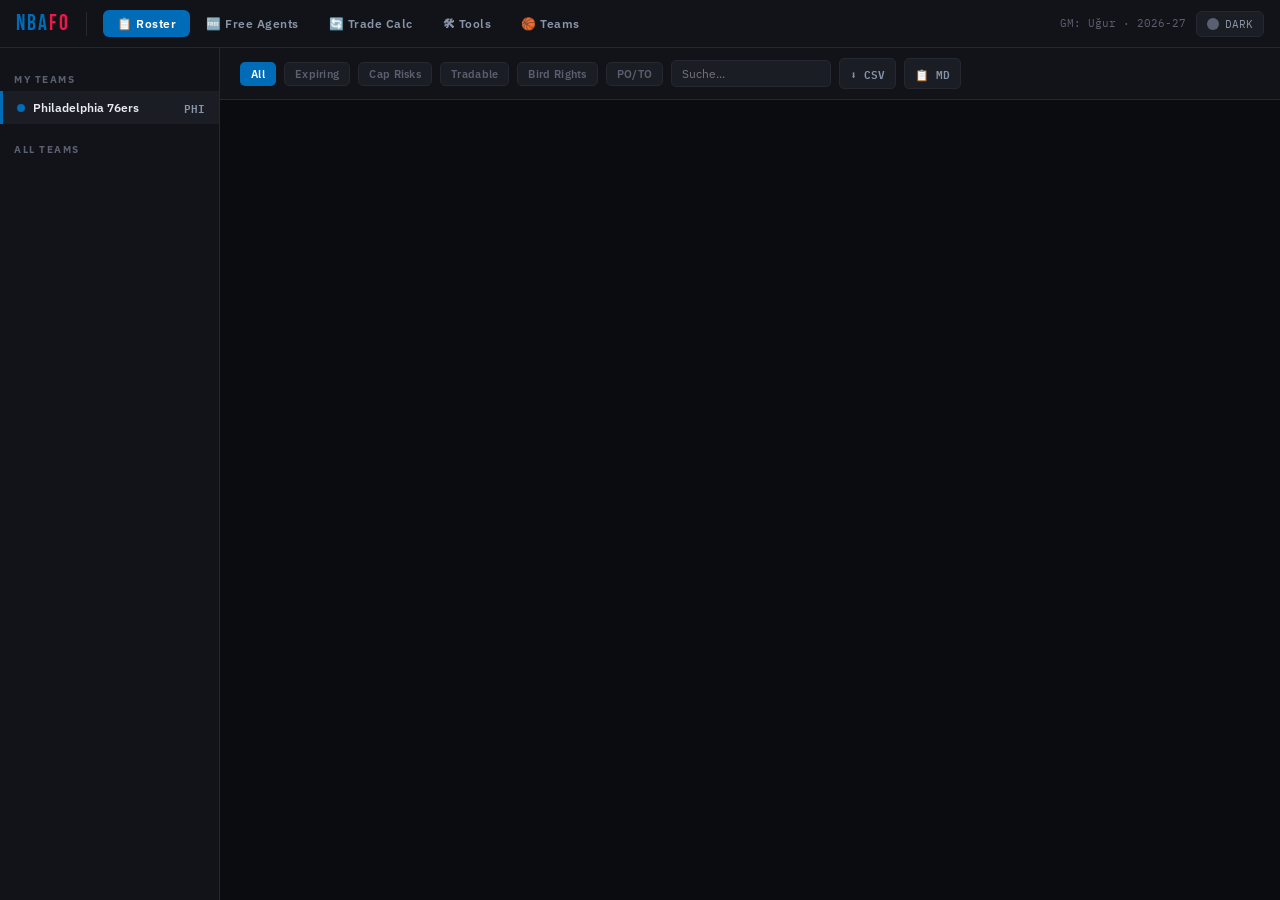
==== commit 179461f2: "Add files via upload" ====
--- a/app.html
+++ b/app.html
@@ -2,147 +2,344 @@
 <html lang="de">
 <head>
 <meta charset="UTF-8">
-<meta name="viewport" content="width=device-width, initial-scale=1.0">
-<title>MFHFB Sticky Score</title>
-<script>
-(function(){
-  try{
-    var t = localStorage.getItem('mfhfb_theme');
-    if(t === 'dark' || (!t && window.matchMedia('(prefers-color-scheme: dark)').matches)){
-      document.documentElement.setAttribute('data-theme','dark');
-    }
-  }catch(e){}
-})();
-</script>
+<meta name="viewport" content="width=device-width, initial-scale=1.0, viewport-fit=cover">
+<title>NBA Front Office — Uğur</title>
+<link href="https://fonts.googleapis.com/css2?family=Bebas+Neue&family=IBM+Plex+Mono:wght@400;600&family=IBM+Plex+Sans:wght@300;400;600;700&display=swap" rel="stylesheet">
 <link rel="stylesheet" href="css/style.css">
 </head>
 <body>
+<div id="app">
+  <div id="topnav">
+    <div class="logo">NBA<span>FO</span></div>
+    <div class="nav-sep"></div>
+    <div class="nav-section-tabs">
+      <button class="nav-tab active" onclick="showPage('roster')" id="tab-roster">📋 Roster</button>
+      <button class="nav-tab" onclick="showPage('fa')" id="tab-fa">🆓 Free Agents</button>
+      <button class="nav-tab" onclick="showPage('trade')" id="tab-trade">🔄 Trade Calc</button>
+      <button class="nav-tab" onclick="showPage('tools')" id="tab-tools">🛠 Tools</button>
+      <button class="nav-tab" onclick="showPage('teams')" id="tab-teams">🏀 Teams</button>
+    </div>
+    <div class="nav-right">
+      <span class="nav-team-label" id="nav-team-label">GM: Uğur · 2026-27</span>
+      <button class="theme-btn" onclick="toggleTheme()">
+        <div class="theme-dot"></div>
+        <span id="theme-label">DARK</span>
+      </button>
+    </div>
+  </div>
+  <div id="sidebar-overlay" onclick="closeSidebar()"></div>
+  <div id="main-body">
+    <div id="sidebar">
+      <div class="sidebar-section-label">My Teams</div>
+      <div id="sidebar-my-teams"></div>
+      <div class="sidebar-section-label" style="margin-top:14px">All Teams</div>
+      <div id="sidebar-all-teams"></div>
+    </div>
+    <div id="content">
+      <div id="mobile-team-strip">
+        <div class="mobile-team-dot" id="strip-dot"></div>
+        <div class="mobile-team-name" id="strip-name">Philadelphia 76ers</div>
+        <button class="mobile-hamburger" onclick="openSidebar()">☰</button>
+      </div>
+      <!-- ROSTER PAGE -->
+      <div class="page active" id="page-roster">
+        <div id="roster-team-header"></div>
+        <div id="cap-bar-section"></div>
+        <div class="roster-toolbar">
+          <button class="filter-btn active" onclick="setFilter('all',this)">All</button>
+          <button class="filter-btn" onclick="setFilter('expiring',this)">Expiring</button>
+          <button class="filter-btn" onclick="setFilter('caps',this)">Cap Risks</button>
+          <button class="filter-btn" onclick="setFilter('tradable',this)">Tradable</button>
+          <button class="filter-btn" onclick="setFilter('bird',this)">Bird Rights</button>
+          <button class="filter-btn" onclick="setFilter('options',this)">PO/TO</button>
+          <input class="search-box" id="roster-search" type="text" placeholder="Suche..." oninput="renderRoster()"><button class="export-btn" id="export-csv-btn" onclick="exportRosterCSV()">⬇ CSV</button><button class="export-btn" id="export-md-btn" onclick="exportRosterMarkdown()">📋 MD</button>
+        </div>
+        <div class="roster-wrap" id="roster-table-wrap"></div>
+      </div>
+      <!-- FA PAGE -->
+      <div class="page" id="page-fa">
+        <div class="fa-toolbar">
+          <span style="font-family:var(--font-display);font-size:20px;letter-spacing:1px">Free Agents 2026</span>
+          <input class="fa-search" id="fa-search" type="text" placeholder="Suche Spieler..." oninput="renderFA()">
+          <select id="fa-sort-select" onchange="setFASort()" style="padding:5px 8px;background:var(--surface2);border:1px solid var(--border);border-radius:5px;color:var(--text);font-size:11px;outline:none">
+            <option value="fpg-1">FPG ↓</option>
+            <option value="fpg1">FPG ↑</option>
+            <option value="name-1">Name A-Z</option>
+            <option value="fairval-1">Fair Value ↓</option>
+            <option value="sl-1">🏀 SL GP (25+26) ↓</option>
+            <option value="slupside-1">🔥 SL Upside (25+26) ↓</option>
+          </select>
+          <label style="display:flex;align-items:center;gap:5px;font-size:11px;color:var(--dim);cursor:pointer;white-space:nowrap"><input type="checkbox" id="fa-sl-only" onchange="renderFA()" style="accent-color:var(--team-c1)"> 🏀 nur mit SL-Sample (25+26)</label>
+        </div>
+        <div class="fa-table-wrap" id="fa-table-wrap"></div>
+      </div>
+      <!-- TRADE PAGE -->
+      <div class="page" id="page-trade">
+        <div class="trade-page">
+          <div class="trade-header-row">
+            <span class="trade-page-title">⚖️ Trade Calculator</span>
+            <button class="trade-reset-btn" onclick="resetTrade()">↺ Reset</button>
+          </div>
+          <div class="trade-sides">
+            <div class="trade-side">
+              <div class="trade-side-header">
+                <span class="trade-side-label">Team A</span>
+                <select class="trade-team-select" id="trade-team-a" onchange="updateTradeSide('a')">
+                  <option value="">— Team wählen —</option>
+                </select>
+              </div>
+              <div class="trade-side-body">
+                <div class="picker-wrap" id="picker-wrap-a">
+                  <input class="trade-player-search" id="trade-search-a" type="text" placeholder="Spieler suchen…" oninput="showDropdown('a')" onfocus="showDropdown('a')" autocomplete="off">
+                  <div class="trade-player-dropdown" id="dropdown-a" style="display:none"></div>
+                </div>
+                <div class="trade-players-list" id="trade-players-a"></div>
+                <div class="manual-add-row">
+                  <input class="manual-input" id="manual-name-a" type="text" placeholder="Spielername (manuell)">
+                  <input class="manual-input" id="manual-sal-a" type="number" placeholder="Gehalt $" style="max-width:110px">
+                  <button class="manual-add-btn" onclick="manualAdd('a')">+ Add</button>
+                </div>
+              </div>
+              <div class="trade-totals">
+                <span class="trade-total-label">OUTGOING</span>
+                <span class="trade-total-val" id="total-a">$0</span>
+              </div>
+            </div>
+            <div class="trade-side">
+              <div class="trade-side-header">
+                <span class="trade-side-label">Team B</span>
+                <select class="trade-team-select" id="trade-team-b" onchange="updateTradeSide('b')">
+                  <option value="">— Team wählen —</option>
+                </select>
+              </div>
+              <div class="trade-side-body">
+                <div class="picker-wrap" id="picker-wrap-b">
+                  <input class="trade-player-search" id="trade-search-b" type="text" placeholder="Spieler suchen…" oninput="showDropdown('b')" onfocus="showDropdown('b')" autocomplete="off">
+                  <div class="trade-player-dropdown" id="dropdown-b" style="display:none"></div>
+                </div>
+                <div class="trade-players-list" id="trade-players-b"></div>
+                <div class="manual-add-row">
+                  <input class="manual-input" id="manual-name-b" type="text" placeholder="Spielername (manuell)">
+                  <input class="manual-input" id="manual-sal-b" type="number" placeholder="Gehalt $" style="max-width:110px">
+                  <button class="manual-add-btn" onclick="manualAdd('b')">+ Add</button>
+                </div>
+              </div>
+              <div class="trade-totals">
+                <span class="trade-total-label">OUTGOING</span>
+                <span class="trade-total-val" id="total-b">$0</span>
+              </div>
+            </div>
+          </div>
+          <div class="trade-verdict">
+            <div class="verdict-title">📊 Trade Analyse</div>
+            <div class="verdict-grid" id="trade-verdict"></div>
+          </div>
+          <div class="tpe-section">
+            <div class="tpe-title">💜 Traded Player Exceptions</div>
+            <div id="tpe-results"><div style="color:var(--muted);font-size:12px">Füge Spieler hinzu um TPEs zu berechnen.</div></div>
+          </div>
+          <div class="cba-ref">
+            <div class="cba-ref-title">📖 CBA 2026-27 Referenz</div>
+            <div class="cba-grid">
+              <div class="cba-item"><div class="cba-item-label">Salary Cap</div><div class="cba-item-val" style="color:var(--green)">$165,000,000</div></div>
+              <div class="cba-item"><div class="cba-item-label">Luxury Tax</div><div class="cba-item-val" style="color:var(--yellow)">$201,000,000</div></div>
+              <div class="cba-item"><div class="cba-item-label">1st Apron</div><div class="cba-item-val" style="color:var(--orange)">$209,000,000</div></div>
+              <div class="cba-item"><div class="cba-item-label">2nd Apron</div><div class="cba-item-val" style="color:var(--red)">$222,000,000</div></div>
+              <div class="cba-item"><div class="cba-item-label">Non-Tax MLE</div><div class="cba-item-val">$15,048,000</div></div>
+              <div class="cba-item"><div class="cba-item-label">Tax MLE</div><div class="cba-item-val">$6,065,000</div></div>
+              <div class="cba-item"><div class="cba-item-label">Room MLE</div><div class="cba-item-val">$9,369,000</div></div>
+              <div class="cba-item"><div class="cba-item-label">BAE</div><div class="cba-item-val">$5,478,000</div></div>
+            </div>
+          </div>
+        </div>
+      </div>
+      <!-- TOOLS PAGE -->
+      <div class="page" id="page-tools">
+<div style="display:flex;flex-direction:column;height:100%;min-height:0;overflow:hidden">
+          <div class="tools-tabs" id="tools-tabs">
+            <button class="tool-tab active" onclick="showTool('finder')">🔍 Trade Finder</button>
+            <button class="tool-tab" onclick="showTool('maxcalc')">💰 Max Angebot</button>
+            <button class="tool-tab" onclick="showTool('fairval')">⭐ Fair Value</button>
+<button class="tool-tab" onclick="showTool('offseason')">📅 Off Season</button><button class="tool-tab" onclick="showTool('ownercap')">💰 Owner Cap</button><button class="tool-tab" onclick="showTool('fabidding')">💵 FA Bidding</button><button class="tool-tab" onclick="showTool('faranking')">📊 FA Ranking</button>
+          </div>
+  
+          <!-- TRADE FINDER -->
+          <div class="tool-panel active" id="tool-finder">
+            <div class="tool-card">
+              <div class="tool-card-title">🔍 Trade Finder</div>
+              <div class="form-row">
+                <div class="form-group">
+                  <label class="form-label">Spieler (aus meinem Roster)</label>
+                  <select class="form-select" id="finder-player">
+                    <option value="">— Spieler wählen —</option>
+                  </select>
+                </div>
+                <div class="form-group" style="max-width:120px">
+                  <label class="form-label">Gehalt ($)</label>
+                  <input class="form-input" id="finder-sal" type="number" placeholder="z.B. 11000000">
+                </div>
+              </div>
+              <div class="form-row">
+                <div class="form-group">
+                  <label class="form-label">Ziel-Team</label>
+                  <select class="form-select" id="finder-target">
+                    <option value="all">🌍 Gesamter Markt</option>
+                  </select>
+                </div>
+                <div class="form-group" style="max-width:160px">
+                  <label class="form-label">Team-Richtung filtern</label>
+                  <select class="form-select" id="finder-direction">
+                    <option value="all">Alle Teams</option>
+                    <option value="rebuild">Rebuilder bevorzugen</option>
+                    <option value="contend">Contender bevorzugen</option>
+                  </select>
+                </div>
+                <button class="action-btn" onclick="runTradeFinder()" style="align-self:flex-end">Suchen</button>
+              </div>
+              <div id="finder-results"></div>
+            </div>
+          </div>
+          <!-- MAX ANGEBOT -->
+          <div class="tool-panel" id="tool-maxcalc">
+            <div class="tool-card">
+              <div class="tool-card-title">💰 CBA Max-Angebot Rechner</div>
+              <div class="form-row">
+                <div class="form-group">
+                  <label class="form-label">Spieler (aus FA-Liste)</label>
+                  <select class="form-select" id="maxcalc-player" onchange="prefillMaxCalc()">
+                    <option value="">— oder manuell eingeben —</option>
+                  </select>
+                </div>
+              </div>
+              <div class="form-row">
+                <div class="form-group">
+                  <label class="form-label">Letztes Gehalt ($)</label>
+                  <input class="form-input" id="maxcalc-last-sal" type="number" placeholder="z.B. 11000000">
+                </div>
+                <div class="form-group">
+                  <label class="form-label">NBA-Erfahrung (Jahre)</label>
+                  <select class="form-select" id="maxcalc-exp">
+                    <option value="0">0–6 Jahre (25% Cap)</option>
+                    <option value="7">7–9 Jahre (30% Cap)</option>
+                    <option value="10">10+ Jahre (35% Cap)</option>
+                  </select>
+                </div>
+                <div class="form-group">
+                  <label class="form-label">Bird Rights</label>
+                  <select class="form-select" id="maxcalc-bird">
+                    <option value="full">Full Bird Rights</option>
+                    <option value="early">Early Bird Rights</option>
+                    <option value="non">Non-Bird / kein</option>
+                  </select>
+                </div>
+                <button class="action-btn" onclick="calcMax()" style="align-self:flex-end">Berechnen</button>
+              </div>
+              <div id="maxcalc-results"></div>
+            </div>
+          </div>
+          <!-- FAIR VALUE -->
+          <div class="tool-panel" id="tool-fairval">
+            <div class="tool-card">
+              <div class="tool-card-title">⭐ Fantasy Fair Value</div>
+              <p style="font-size:12px;color:var(--dim);margin-bottom:12px">Basierend auf FPG-Anteil am Liga-Pool: Wie viel ist ein Spieler in Dollar wert?</p>
+              <div class="form-row">
+                <div class="form-group">
+                  <label class="form-label">Anzahl Teams</label>
+                  <input class="form-input" id="fv-teams" type="number" value="12" min="6" max="30">
+                </div>
+                <div class="form-group">
+                  <label class="form-label">Roster-Plätze / Team</label>
+                  <input class="form-input" id="fv-spots" type="number" value="13" min="8" max="20">
+                </div>
+                <div class="form-group">
+                  <label class="form-label">Marktfaktor</label>
+                  <select class="form-select" id="fv-factor">
+                    <option value="0.7">0.7× (effizient)</option>
+                    <option value="1.0" selected>1.0× (Standard)</option>
+                    <option value="1.3">1.3× (Stars-Premium)</option>
+                    <option value="1.6">1.6× (Inflation)</option>
+                  </select>
+                </div>
+              </div>
+              <div id="fv-table-wrap"></div>
+            </div>
+          </div>
 
-<header>
-  <div class="header-row">
-    <div>
-      <h1>MFHFB Sticky Score</h1>
-      <p>Summer League Per-36 Stats → gewichteter Composite Score (Sticky ×1,5 / Other ×1 / Icky ×0,5)</p>
-    </div>
-    <div class="header-actions">
-      <nav><a href="player.html">Spieler-Vergleich (Spinnendiagramm) →</a></nav>
-      <nav><a href="daten.html">Daten &amp; Methodik</a></nav>
-      <button class="theme-toggle" id="themeToggle" aria-label="Dark Mode umschalten">🌙</button>
+          <!-- OFF SEASON PLANER -->
+<div class="tool-panel" id="tool-offseason" style="gap:16px">
+            <div class="tool-card" style="padding-bottom:16">
+              <div class="tool-card-title">📅 Off Season Planer</div>
+              <p style="font-size:12px;color:var(--dim);margin-bottom:12px">Plane deine Roster-Entscheidungen: Wer bleibt, wie, zu welchem Preis?</p>
+              <div class="form-row" style="margin-bottom:0">
+                <div class="form-group">
+                  <label class="form-label">Team</label>
+                  <select class="form-select" id="os-team" onchange="renderOffSeason()">
+                    <option value="PHI">Philadelphia 76ers</option>
+                    <option value="UT">Utah Jazz</option>
+                  </select>
+                </div>
+              </div>
+            </div>
+            <div id="os-roster-cards" style="display:flex;flex-direction:column;gap:10px"></div>
+            <div class="tool-card" id="os-summary" style="background:var(--surface);border:1px solid var(--border);border-radius:10px"></div>
+          </div>
+
+          <!-- FA OFFER SHEET BUILDER -->
+          <div class="tool-panel" id="tool-fabidding" style="gap:16px"></div>
+
+          <!-- FA RANKING -->
+          <div class="tool-panel" id="tool-faranking" style="gap:16px"></div>
+        </div>
+      </div>
+
+<!-- OWNER CAP DASHBOARD -->
+          <div class="tool-panel" id="tool-ownercap" style="gap:16px">
+            <div class="tool-card" style="flex-shrink:0">
+              <div class="tool-card-title">💰 Owner Cap Dashboard</div>
+              <p style="font-size:12px;color:var(--dim);margin-bottom:12px">Alle 30 Teams und ihre individuelle Owner Cap Auslastung.</p>
+              <select class="form-select" id="oc-sort-select" onchange="renderOwnerCapDashboard()" style="max-width:180px">
+                <option value="pct">Auslastung ↓</option>
+                <option value="left">Verbleibend ↓</option>
+                <option value="cap">Owner Cap ↓</option>
+                <option value="name">Team Name</option>
+              </select>
+            </div>
+            <div class="oc-table-wrap" id="oc-table-wrap"></div>
+          </div>
+      
+      <!-- TEAMS PAGE -->
+      <div class="page" id="page-teams">
+        <div class="teams-toolbar">
+          <span style="font-family:var(--font-display);font-size:20px;letter-spacing:1px">League Overview</span>
+          <select id="teams-sort-select" onchange="renderTeamsTable()" style="padding:5px 8px;background:var(--surface2);border:1px solid var(--border);border-radius:5px;color:var(--text);font-size:11px;outline:none">
+            <option value="name">Team Name</option>
+            <option value="salary">Salary ↓</option>
+            <option value="space">Cap Space ↓</option>
+            <option value="gm">GM Name</option>
+          </select>
+        </div>
+        <div class="teams-page">
+          <div id="teams-table-wrap" style="overflow:auto"></div>
+        </div>
+      </div>
+    </div><!-- /content -->
+    <div id="detail-panel">
+      <div id="detail-panel-inner"></div>
+    </div>
+  </div><!-- /main-body -->
+  <div id="mobile-bottom-nav">
+    <div class="mnav-inner">
+      <button class="mnav-btn active" id="mnav-roster" onclick="showPage('roster')"><span class="micon">📋</span><span>Roster</span></button>
+      <button class="mnav-btn" id="mnav-fa" onclick="showPage('fa')"><span class="micon">🆓</span><span>FAs</span></button>
+      <button class="mnav-btn" id="mnav-trade" onclick="showPage('trade')"><span class="micon">🔄</span><span>Trade</span></button>
+      <button class="mnav-btn" id="mnav-tools" onclick="showPage('tools')"><span class="micon">🛠</span><span>Tools</span></button>
+      <button class="mnav-btn" id="mnav-teams" onclick="showPage('teams')"><span class="micon">🏀</span><span>Teams</span></button>
     </div>
   </div>
-</header>
-
-<main>
-
-  <div class="card data-entry-card">
-    <div class="txt">
-      <h2>Daten &amp; Methodik</h2>
-      <p>CSV hochladen, historische Jahrgänge einspielen und nachlesen, wie Sticky/Other/Icky &amp; die Konfidenz-Gewichtung berechnet werden.</p>
-    </div>
-    <a class="btn-link" href="daten.html">Öffnen →</a>
-  </div>
-
-  <div class="card">
-    <h2>Modus &amp; Gewichtung</h2>
-    <div class="weights" style="margin-bottom:16px;">
-      <button id="modeStickyBtn" class="modeBtn modeActive">Sticky Score</button>
-      <button id="modeRotationBtn" class="modeBtn">Rotation-Score (Sleeper-Modus)</button>
-    </div>
-    <div id="stickyModePanel">
-      <div class="weights">
-        <div class="weight-field">
-          <label><span class="dot" style="background:var(--sticky)"></span>Sticky Stats</label>
-          <input type="number" id="wSticky" value="1.5" step="0.1">
-        </div>
-        <div class="weight-field">
-          <label><span class="dot" style="background:var(--other)"></span>Other Stats</label>
-          <input type="number" id="wOther" value="1" step="0.1">
-        </div>
-        <div class="weight-field">
-          <label><span class="dot" style="background:var(--icky)"></span>Icky Stats</label>
-          <input type="number" id="wIcky" value="0.5" step="0.1">
-        </div>
-      </div>
-    </div>
-    <div id="rotationModePanel" style="display:none;">
-      <p class="steps">
-        Sucht nicht den vielseitigsten Spieler, sondern den mit <strong>einer klar tragfähigen NBA-Fähigkeit</strong> —
-        das Muster hinter Spielern wie Fred VanVleet, Austin Reaves, T.J. McConnell oder Sam Hauser. Fließt ein:
-        AST/TOV, STL/36 (höher gewichtet — historisch der stärkste Einzelprädiktor für NBA-Erfolg),
-        FT% (nur bei ausreichend Volumen), 3P% (nur bei ausreichend Volumen), Effizienz bei geringem
-        Scoring-Volumen. Ein Bonus, wenn genau <em>eine</em> dieser Kategorien stark heraussticht und der
-        Rest unauffällig ist. Alter wird angezeigt, fließt aber bewusst <strong>nicht</strong> in den Score ein —
-        Daten zu Second-Round-Picks zeigen, dass ältere Senioren sogar seltener in der Liga überleben als
-        jüngere Spieler, "älter = fertiger" war zu pauschal.
-      </p>
-    </div>
-    <button id="calcBtn">Score neu berechnen</button>
-    <button id="resetBtn" class="btn-outline" style="margin-left:10px;color:var(--icky-strong);border-color:var(--icky-strong);">Gespeicherte Daten löschen</button>
-    <div id="status"></div>
-  </div>
-
-  <div class="card" id="resultsCard" style="display:none;">
-    <h2>Ranking</h2>
-    <datalist id="tagOptions">
-      <option value="My Guys">
-      <option value="Targets">
-    </datalist>
-    <div class="weight-field" style="margin-bottom:14px;">
-      <label>Vergleichsgruppe (Rang, Farben & Sortierung beziehen sich nur auf diese Auswahl)</label>
-      <select id="positionFilter" style="padding:8px 10px;border:1px solid var(--border);border-radius:8px;font-size:14px;max-width:260px;">
-        <option value="ALL">Gesamte Klasse</option>
-        <option value="G">Nur Guards</option>
-        <option value="W">Nur Wings</option>
-        <option value="B">Nur Bigs</option>
-      </select>
-    </div>
-    <div class="weight-field" style="margin-bottom:14px;">
-      <label>Zeitraum (basiert auf der Markierung beim Hochladen, siehe "Daten & Methodik")</label>
-      <select id="seasonFilter" style="padding:8px 10px;border:1px solid var(--border);border-radius:8px;font-size:14px;max-width:260px;">
-        <option value="ALL">Alle geladenen Daten</option>
-        <option value="2026">Nur 2026 Summer League</option>
-      </select>
-    </div>
-    <div class="weight-field" style="margin-bottom:14px;">
-      <label style="display:flex;align-items:center;gap:8px;cursor:pointer;">
-        <input type="checkbox" id="fa26Filter">
-        🆓 Nur Free Agents (FA26, NBA-Front-Office-Liga) anzeigen
-      </label>
-      <div class="hint" id="fa26Status" style="max-width:640px;"></div>
-    </div>
-    <div class="weight-field" style="margin-bottom:14px;">
-      <button id="metaExportBtn" class="btn-outline" type="button">💾 Position/Alter als Datei sichern</button>
-      <div class="hint" style="max-width:640px;">Sichert die Position/Alter-Eingaben aus der Tabelle unten als
-      <code>player-meta-overrides.json</code>. Einmal im Repo committet (Datei bei GitHub im gleichnamigen Pfad
-      unter <code>data/</code> hochladen/überschreiben), gehen diese Eingaben nie wieder verloren — auch nicht,
-      wenn der komplette Browser-Speicher geleert wird. Für Spieler, die bereits in der Basketball-Reference-Historie
-      auftauchen (~1.580 Spieler, z.B. Zwei-Wege-Vertrags-Spieler oder Veteranen in der Summer League), werden
-      Position/Team/Alter jetzt automatisch aus <code>data/draft-context.json</code> vorbefüllt (Hover über das Feld
-      zeigt "automatisch geschätzt" an) — nur echte Undrafted-Neuzugänge ohne Historie brauchen noch Handeintrag.
-      Eine manuelle Eingabe oder eine gespeicherte <code>player-meta-overrides.json</code> hat immer Vorrang vor der
-      Automatik. Details siehe "Daten & Methodik".</div>
-    </div>
-    <div class="legend" id="stickyLegend">
-      <span><span class="dot" style="background:var(--sticky)"></span>Sticky-Substats gehen ×1,5 ein</span>
-      <span><span class="dot" style="background:var(--other)"></span>Other ×1</span>
-      <span><span class="dot" style="background:var(--icky)"></span>Icky ×0,5</span>
-    </div>
-    <div class="table-wrap">
-      <table id="resultsTable">
-        <thead><tr id="headRow"></tr></thead>
-        <tbody id="bodyRows"></tbody>
-      </table>
-    </div>
-    <button id="exportBtn" style="margin-top:14px;">Als CSV exportieren (aktuelle Ansicht)</button>
-    <div class="hint">Spaltenkopf anklicken zum Sortieren. Farben: Rot = schwächster, Grün = stärkster Wert der Spalte — bezogen auf die aktuell gewählte Vergleichsgruppe. Spieler ohne Positionszuweisung fallen bei "Nur Guards/Wings/Bigs" automatisch raus — Position vorher in der Tabelle setzen. Spielername anklicken → Spinnendiagramm-Vergleich mit historischen Summer-League-Spielern.</div>
-  </div>
-
-</main>
-
-<script src="js/theme.js"></script>
-<script src="js/draft-lookup.js"></script>
-<script src="js/stats.js"></script>
-<script src="js/fa-match.js"></script>
+</div><!-- /app -->
 <script src="js/app.js"></script>
+<script src="js/fa-bidding.js"></script>
+<script src="js/fa-ranking.js"></script>
+<script src="js/fa-sl-enhance.js"></script>
 </body>
 </html>
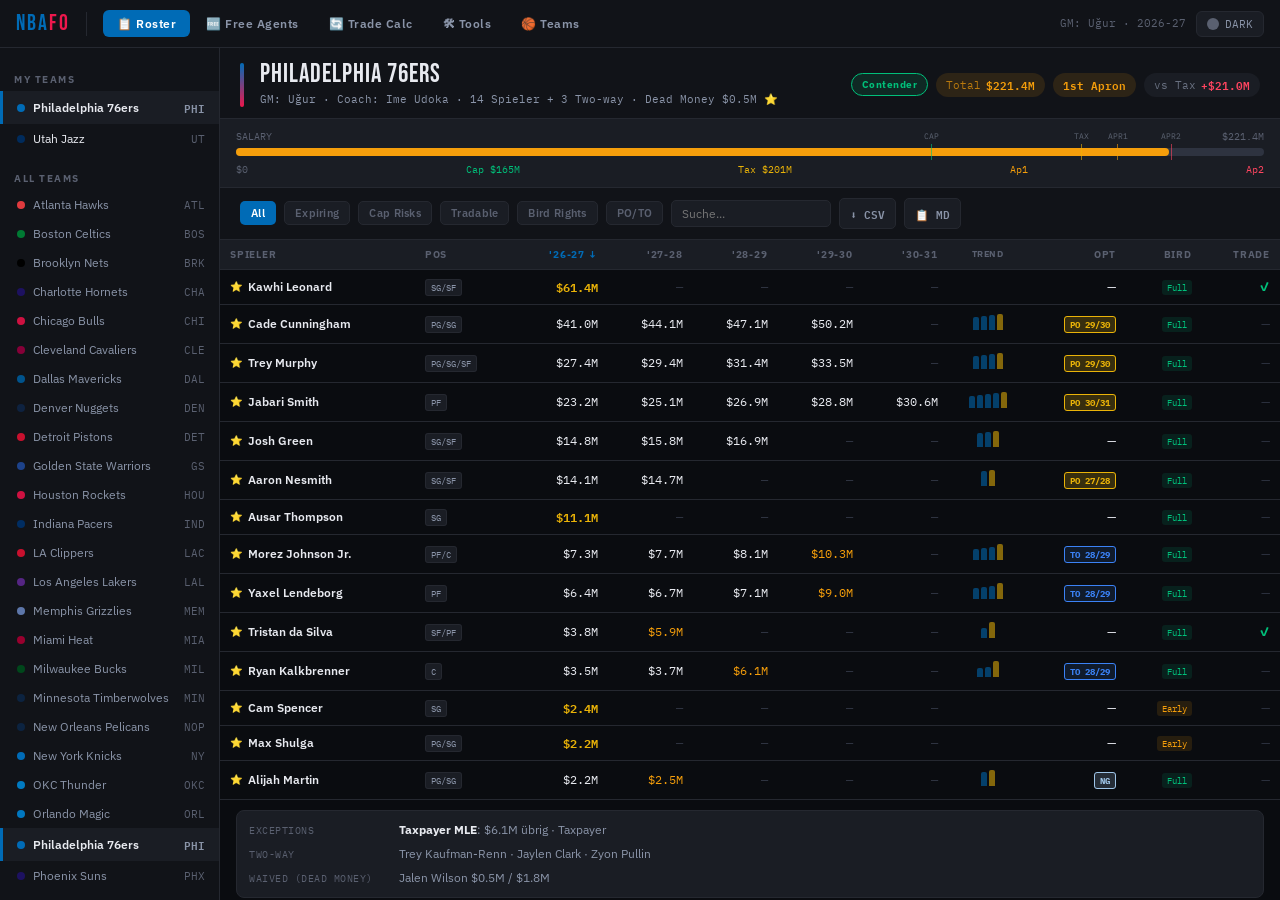
==== commit 594a2299: "NBAFO: Optionen/NG aus Zellfarben, Two-way/Waived/Exceptions, CBA-Matching (2023) in Trade Calc + Fi" ====
--- a/app.html
+++ b/app.html
@@ -64,12 +64,12 @@
           <select id="fa-sort-select" onchange="setFASort()" style="padding:5px 8px;background:var(--surface2);border:1px solid var(--border);border-radius:5px;color:var(--text);font-size:11px;outline:none">
             <option value="fpg-1">FPG ↓</option>
             <option value="fpg1">FPG ↑</option>
-            <option value="name-1">Name A-Z</option>
+            <option value="name1">Name A-Z</option>
             <option value="fairval-1">Fair Value ↓</option>
-            <option value="sl-1">🏀 SL GP (25+26) ↓</option>
-            <option value="slupside-1">🔥 SL Upside (25+26) ↓</option>
+            <option value="sl-1">🏀 SL GP (2026) ↓</option>
+            <option value="slupside-1">🔥 SL Upside (2026) ↓</option>
           </select>
-          <label style="display:flex;align-items:center;gap:5px;font-size:11px;color:var(--dim);cursor:pointer;white-space:nowrap"><input type="checkbox" id="fa-sl-only" onchange="renderFA()" style="accent-color:var(--team-c1)"> 🏀 nur mit SL-Sample (25+26)</label>
+          <label style="display:flex;align-items:center;gap:5px;font-size:11px;color:var(--dim);cursor:pointer;white-space:nowrap"><input type="checkbox" id="fa-sl-only" onchange="renderFA()" style="accent-color:var(--team-c1)"> 🏀 nur mit SL-Sample (2026)</label>
         </div>
         <div class="fa-table-wrap" id="fa-table-wrap"></div>
       </div>
@@ -160,7 +160,7 @@
             <button class="tool-tab active" onclick="showTool('finder')">🔍 Trade Finder</button>
             <button class="tool-tab" onclick="showTool('maxcalc')">💰 Max Angebot</button>
             <button class="tool-tab" onclick="showTool('fairval')">⭐ Fair Value</button>
-<button class="tool-tab" onclick="showTool('offseason')">📅 Off Season</button><button class="tool-tab" onclick="showTool('ownercap')">💰 Owner Cap</button><button class="tool-tab" onclick="showTool('fabidding')">💵 FA Bidding</button><button class="tool-tab" onclick="showTool('faranking')">📊 FA Ranking</button>
+<button class="tool-tab" onclick="showTool('offseason')">📅 Off Season</button><button class="tool-tab" onclick="showTool('ownercap')">💼 Cap &amp; Exceptions</button><button class="tool-tab" onclick="showTool('fabidding')">💵 FA Bidding</button><button class="tool-tab" onclick="showTool('faranking')">📊 FA Ranking</button>
           </div>
   
           <!-- TRADE FINDER -->
@@ -289,23 +289,26 @@
 
           <!-- FA RANKING -->
           <div class="tool-panel" id="tool-faranking" style="gap:16px"></div>
-        </div>
-      </div>
-
-<!-- OWNER CAP DASHBOARD -->
+
+          <!-- OWNER CAP DASHBOARD -->
           <div class="tool-panel" id="tool-ownercap" style="gap:16px">
             <div class="tool-card" style="flex-shrink:0">
-              <div class="tool-card-title">💰 Owner Cap Dashboard</div>
-              <p style="font-size:12px;color:var(--dim);margin-bottom:12px">Alle 30 Teams und ihre individuelle Owner Cap Auslastung.</p>
-              <select class="form-select" id="oc-sort-select" onchange="renderOwnerCapDashboard()" style="max-width:180px">
-                <option value="pct">Auslastung ↓</option>
-                <option value="left">Verbleibend ↓</option>
-                <option value="cap">Owner Cap ↓</option>
+              <div class="tool-card-title">💼 Cap &amp; Exceptions — alle Teams</div>
+              <p style="font-size:12px;color:var(--dim);margin-bottom:12px">Wer kann in Trades Gehalt aufnehmen? Abstand zu den Aprons bzw. zum Hard Cap, verfügbare MLE/BAE, Traded Player Exceptions, Two-way und Dead Money — direkt aus dem Sheet. (Owner Cap gibt es laut Addendum Q71 seit 2024 nicht mehr.)</p>
+              <select class="form-select" id="oc-sort-select" onchange="renderOwnerCapDashboard()" style="max-width:220px">
+                <option value="room">Luft bis Apron/Hard Cap ↓</option>
+                <option value="salary">Gehalt ↓</option>
+                <option value="mle">MLE übrig ↓</option>
+                <option value="tpe">Größte TPE ↓</option>
                 <option value="name">Team Name</option>
               </select>
             </div>
             <div class="oc-table-wrap" id="oc-table-wrap"></div>
           </div>
+        </div>
+      </div>
+
+
       
       <!-- TEAMS PAGE -->
       <div class="page" id="page-teams">
--- a/css/style.css
+++ b/css/style.css
@@ -429,3 +429,7 @@
 
 /* ══ FA SUMMER LEAGUE 2026 BADGE ══════════════════ */
 .fasl-badge{display:inline-block;font-size:9px;font-family:var(--font-mono);padding:1px 6px;border-radius:9px;background:var(--orange-dim);color:var(--orange);font-weight:700;margin-left:4px;vertical-align:middle;cursor:help}
+.opt-badge.NG{background:rgba(159,197,232,.18);color:#9fc5e8;border:1px solid #9fc5e8}
+.team-extras{margin:10px 16px 16px;padding:10px 12px;border:1px solid var(--border);border-radius:8px;background:var(--surface2);font-size:12px;display:grid;gap:6px;color:var(--dim)}
+.team-extras b{color:var(--text)}
+.team-extras .te-label{display:inline-block;min-width:150px;font-family:var(--font-mono);font-size:10px;text-transform:uppercase;letter-spacing:.5px;color:var(--muted)}
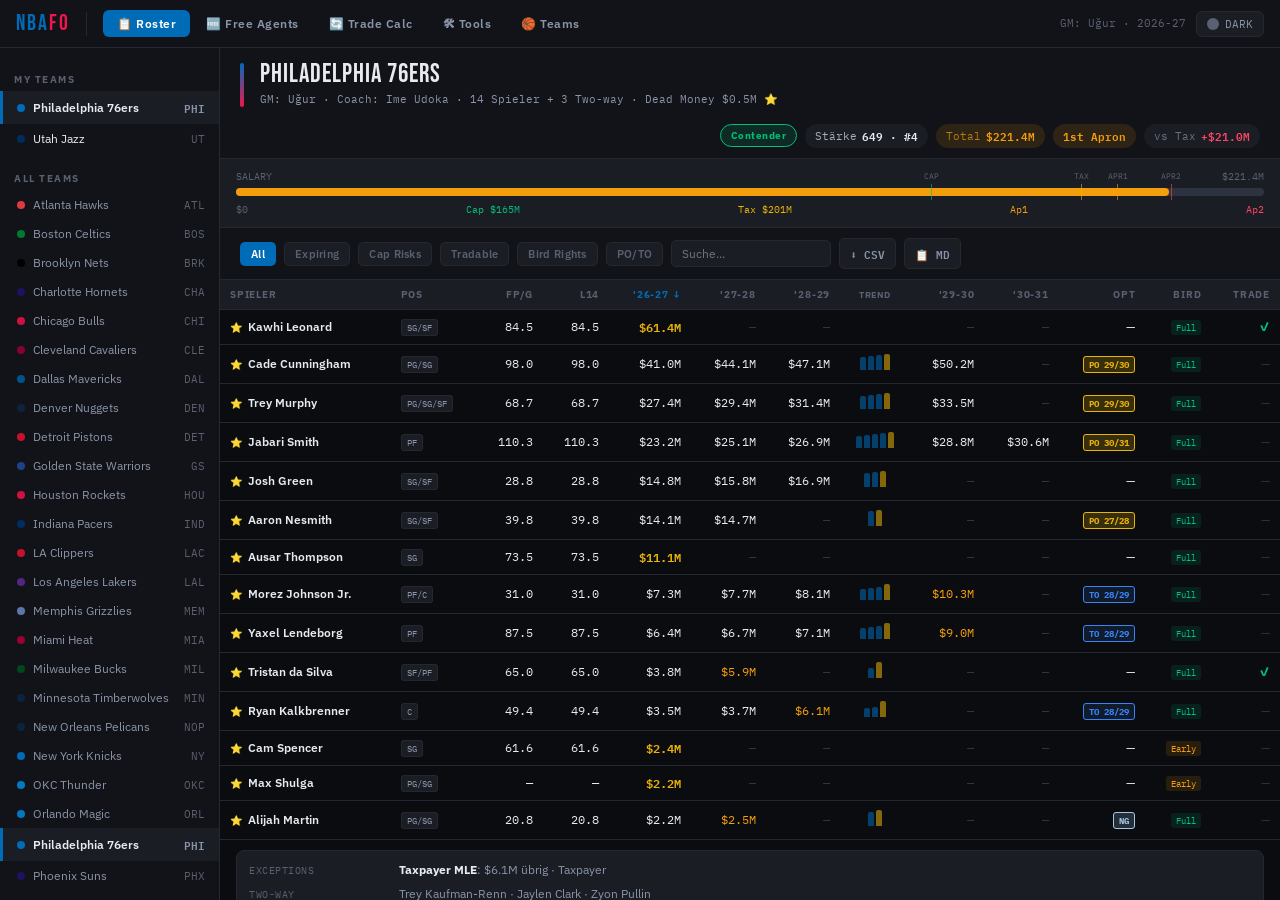
==== commit 499164d5: "FP/G im NBAFO-Scoring (player-values.json aus MFHFB-HQ-Box-Scores), Teamstärke + Rang, Trade-Auswirk" ====
--- a/app.html
+++ b/app.html
@@ -315,6 +315,7 @@
         <div class="teams-toolbar">
           <span style="font-family:var(--font-display);font-size:20px;letter-spacing:1px">League Overview</span>
           <select id="teams-sort-select" onchange="renderTeamsTable()" style="padding:5px 8px;background:var(--surface2);border:1px solid var(--border);border-radius:5px;color:var(--text);font-size:11px;outline:none">
+            <option value="strength">Stärke ↓</option>
             <option value="name">Team Name</option>
             <option value="salary">Salary ↓</option>
             <option value="space">Cap Space ↓</option>
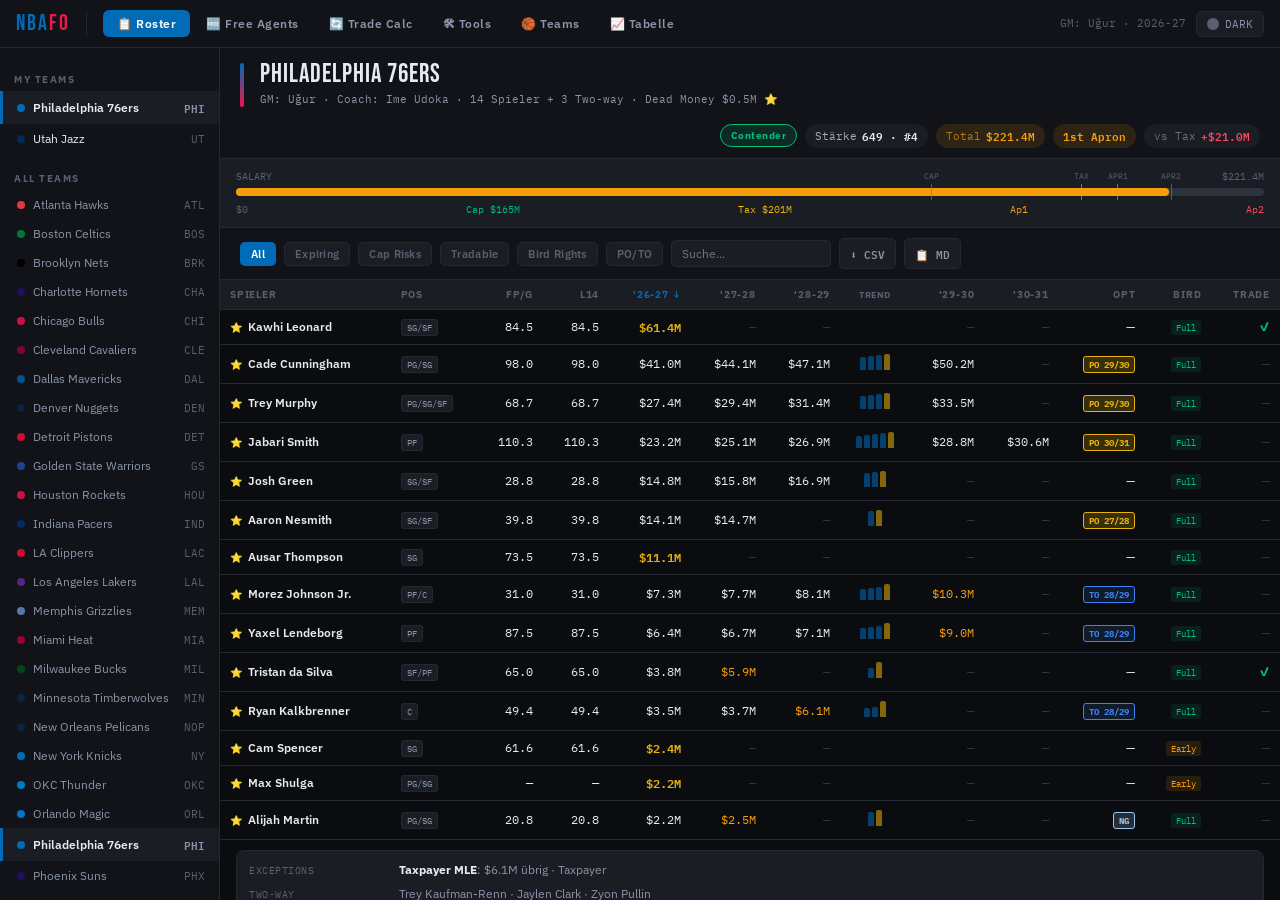
==== commit e89fd4e7: "Fantrax-Anbindung: Tabelle, Wochen-Scores (nachgerechnet, 100 % Abgleich), Rolling Rankings, Kader-A" ====
--- a/app.html
+++ b/app.html
@@ -18,6 +18,7 @@
       <button class="nav-tab" onclick="showPage('trade')" id="tab-trade">🔄 Trade Calc</button>
       <button class="nav-tab" onclick="showPage('tools')" id="tab-tools">🛠 Tools</button>
       <button class="nav-tab" onclick="showPage('teams')" id="tab-teams">🏀 Teams</button>
+      <button class="nav-tab" onclick="showPage('liga')" id="tab-liga">📈 Tabelle</button>
     </div>
     <div class="nav-right">
       <span class="nav-team-label" id="nav-team-label">GM: Uğur · 2026-27</span>
@@ -311,6 +312,8 @@
 
       
       <!-- TEAMS PAGE -->
+      <div class="page" id="page-liga"><div class="liga-page" id="liga-wrap"></div></div>
+
       <div class="page" id="page-teams">
         <div class="teams-toolbar">
           <span style="font-family:var(--font-display);font-size:20px;letter-spacing:1px">League Overview</span>
@@ -338,6 +341,7 @@
       <button class="mnav-btn" id="mnav-trade" onclick="showPage('trade')"><span class="micon">🔄</span><span>Trade</span></button>
       <button class="mnav-btn" id="mnav-tools" onclick="showPage('tools')"><span class="micon">🛠</span><span>Tools</span></button>
       <button class="mnav-btn" id="mnav-teams" onclick="showPage('teams')"><span class="micon">🏀</span><span>Teams</span></button>
+      <button class="mnav-btn" id="mnav-liga" onclick="showPage('liga')"><span class="micon">📈</span><span>Tabelle</span></button>
     </div>
   </div>
 </div><!-- /app -->
@@ -345,5 +349,6 @@
 <script src="js/fa-bidding.js"></script>
 <script src="js/fa-ranking.js"></script>
 <script src="js/fa-sl-enhance.js"></script>
+<script src="js/liga.js"></script>
 </body>
 </html>
--- a/css/style.css
+++ b/css/style.css
@@ -433,3 +433,16 @@
 .team-extras{margin:10px 16px 16px;padding:10px 12px;border:1px solid var(--border);border-radius:8px;background:var(--surface2);font-size:12px;display:grid;gap:6px;color:var(--dim)}
 .team-extras b{color:var(--text)}
 .team-extras .te-label{display:inline-block;min-width:150px;font-family:var(--font-mono);font-size:10px;text-transform:uppercase;letter-spacing:.5px;color:var(--muted)}
+/* Tabelle / Liga (js/liga.js) */
+.liga-page{padding:20px;overflow:auto;height:100%;display:flex;flex-direction:column;gap:14px}
+.liga-title{font-family:var(--font-display);font-size:22px;letter-spacing:1px}
+.liga-sub{font-size:11px;color:var(--dim)}
+.liga-h2{font-family:var(--font-display);font-size:17px;letter-spacing:.5px;margin-top:8px}
+.liga-table td,.liga-table th{white-space:nowrap}
+.liga-table th{cursor:pointer}
+.liga-bump-wrap{overflow:auto;background:var(--surface);border:1px solid var(--border);border-radius:10px;padding:8px}
+.liga-bump{width:100%;min-width:520px;height:auto;display:block}
+.liga-bump .lb-head{fill:var(--muted);font:600 10px var(--font-mono)}
+.liga-bump .lb-lab{fill:var(--dim);font:10px var(--font-mono)}
+.liga-bump .lb-lab.on{fill:var(--text);font-weight:700}
+@media(max-width:700px){.liga-page{padding:12px}}
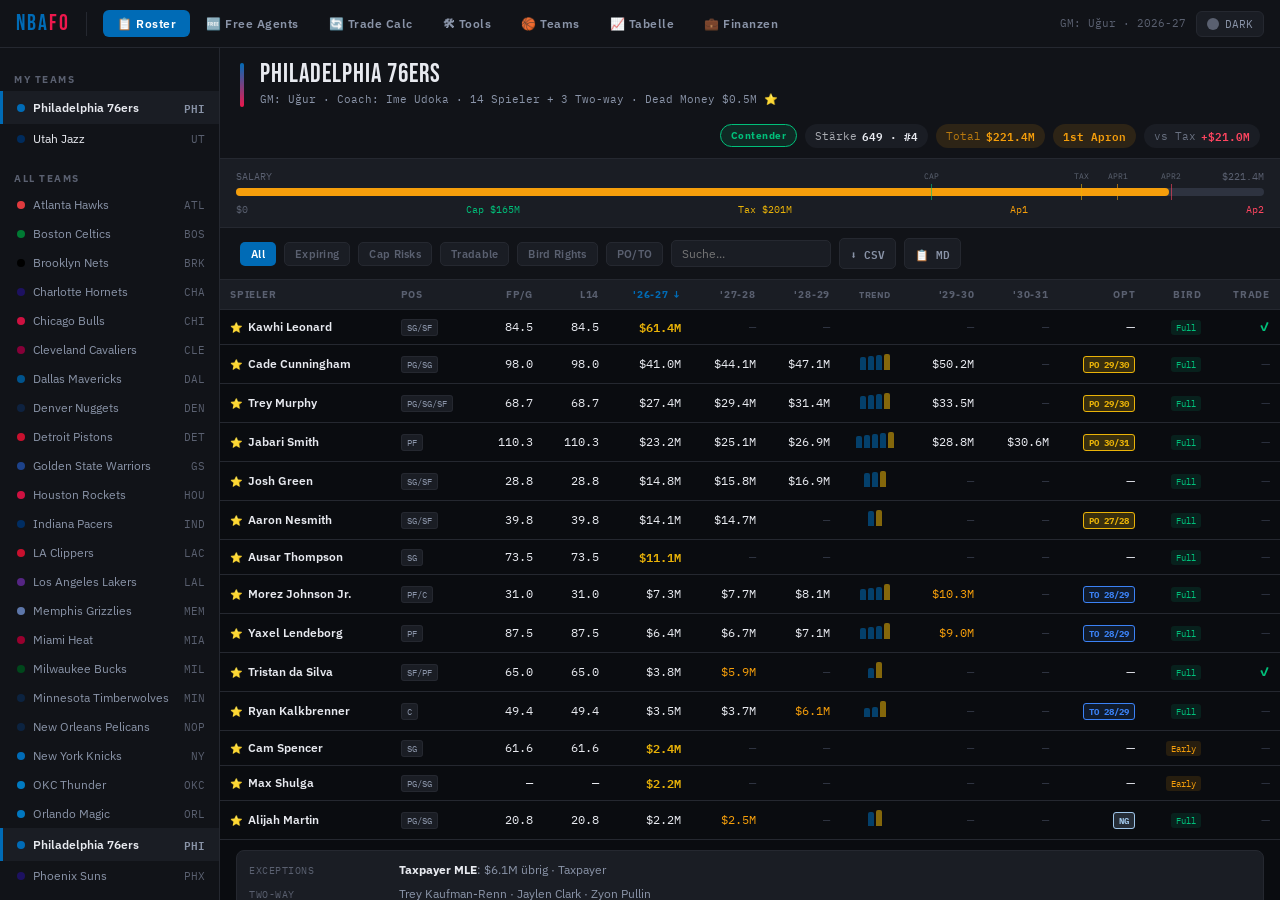
==== commit 7db91fd5: "Neue Seite 💼 Finanzen: Mehrjahres-Ausblick, Probleme je Saison, Liga-Finanzen inkl. aller TPEs (Fina" ====
--- a/app.html
+++ b/app.html
@@ -19,6 +19,7 @@
       <button class="nav-tab" onclick="showPage('tools')" id="tab-tools">🛠 Tools</button>
       <button class="nav-tab" onclick="showPage('teams')" id="tab-teams">🏀 Teams</button>
       <button class="nav-tab" onclick="showPage('liga')" id="tab-liga">📈 Tabelle</button>
+      <button class="nav-tab" onclick="showPage('fin')" id="tab-fin">💼 Finanzen</button>
     </div>
     <div class="nav-right">
       <span class="nav-team-label" id="nav-team-label">GM: Uğur · 2026-27</span>
@@ -312,6 +313,7 @@
 
       
       <!-- TEAMS PAGE -->
+      <div class="page" id="page-fin"><div class="liga-page" id="fin-wrap"></div></div>
       <div class="page" id="page-liga"><div class="liga-page" id="liga-wrap"></div></div>
 
       <div class="page" id="page-teams">
@@ -342,6 +344,7 @@
       <button class="mnav-btn" id="mnav-tools" onclick="showPage('tools')"><span class="micon">🛠</span><span>Tools</span></button>
       <button class="mnav-btn" id="mnav-teams" onclick="showPage('teams')"><span class="micon">🏀</span><span>Teams</span></button>
       <button class="mnav-btn" id="mnav-liga" onclick="showPage('liga')"><span class="micon">📈</span><span>Tabelle</span></button>
+      <button class="mnav-btn" id="mnav-fin" onclick="showPage('fin')"><span class="micon">💼</span><span>Finanzen</span></button>
     </div>
   </div>
 </div><!-- /app -->
@@ -350,5 +353,6 @@
 <script src="js/fa-ranking.js"></script>
 <script src="js/fa-sl-enhance.js"></script>
 <script src="js/liga.js"></script>
+<script src="js/finance.js"></script>
 </body>
 </html>
--- a/css/style.css
+++ b/css/style.css
@@ -446,3 +446,30 @@
 .liga-bump .lb-lab{fill:var(--dim);font:10px var(--font-mono)}
 .liga-bump .lb-lab.on{fill:var(--text);font-weight:700}
 @media(max-width:700px){.liga-page{padding:12px}}
+/* Finanzen (js/finance.js) */
+.fin-controls{display:flex;flex-wrap:wrap;gap:14px;align-items:center;font-size:12px;color:var(--dim)}
+.fin-controls label{display:flex;align-items:center;gap:8px}
+.fin-controls .form-select{max-width:240px}
+.fin-table td,.fin-table th{white-space:nowrap;font-size:12px}
+.fin-table tr.strong td{border-top:1px solid var(--border)}
+.fin-table tr.muted td{color:var(--dim);font-size:11px}
+.fin-table td.fin-flag-PO{color:var(--yellow)}
+.fin-table td.fin-flag-TO{color:var(--blue)}
+.fin-table td.fin-flag-NG{color:#9fc5e8}
+.fin-table tr.fin-mine td{background:color-mix(in srgb,var(--blue) 10%,transparent)}
+.fin-issues{display:grid;grid-template-columns:repeat(auto-fit,minmax(260px,1fr));gap:10px}
+.fin-issue-card{background:var(--surface);border:1px solid var(--border);border-radius:10px;padding:10px 12px;display:grid;gap:6px;align-content:start}
+.fin-issue-h{display:flex;justify-content:space-between;font-family:var(--font-display);font-size:16px;letter-spacing:.5px}
+.fin-issue{font-size:12px;line-height:1.45;color:var(--dim)}
+.fin-issue.bad{color:var(--red)}
+.fin-issue.warn{color:var(--text)}
+.fin-trades{display:grid;grid-template-columns:repeat(auto-fit,minmax(320px,1fr));gap:10px}
+.fin-trade{background:var(--surface);border:1px solid var(--border);border-radius:10px;padding:10px 12px;display:grid;gap:8px;font-size:12px}
+.fin-trade-body{display:grid;gap:4px}
+.fin-trade .te-label{display:inline-block;min-width:96px;font-family:var(--font-mono);font-size:10px;text-transform:uppercase;color:var(--muted)}
+.fin-trade-kpis{display:flex;flex-wrap:wrap;gap:6px 12px;font-family:var(--font-mono);font-size:11px}
+.fin-trade-years{display:flex;flex-wrap:wrap;gap:4px 12px;font-size:11px;color:var(--dim)}
+.fin-sweet{color:var(--orange)}
+.fin-check{gap:6px}
+.opt-badge.QO{background:rgba(215,255,0,.12);color:#d7ff00;border:1px solid #d7ff00}
+.liga-page>*{flex-shrink:0}
